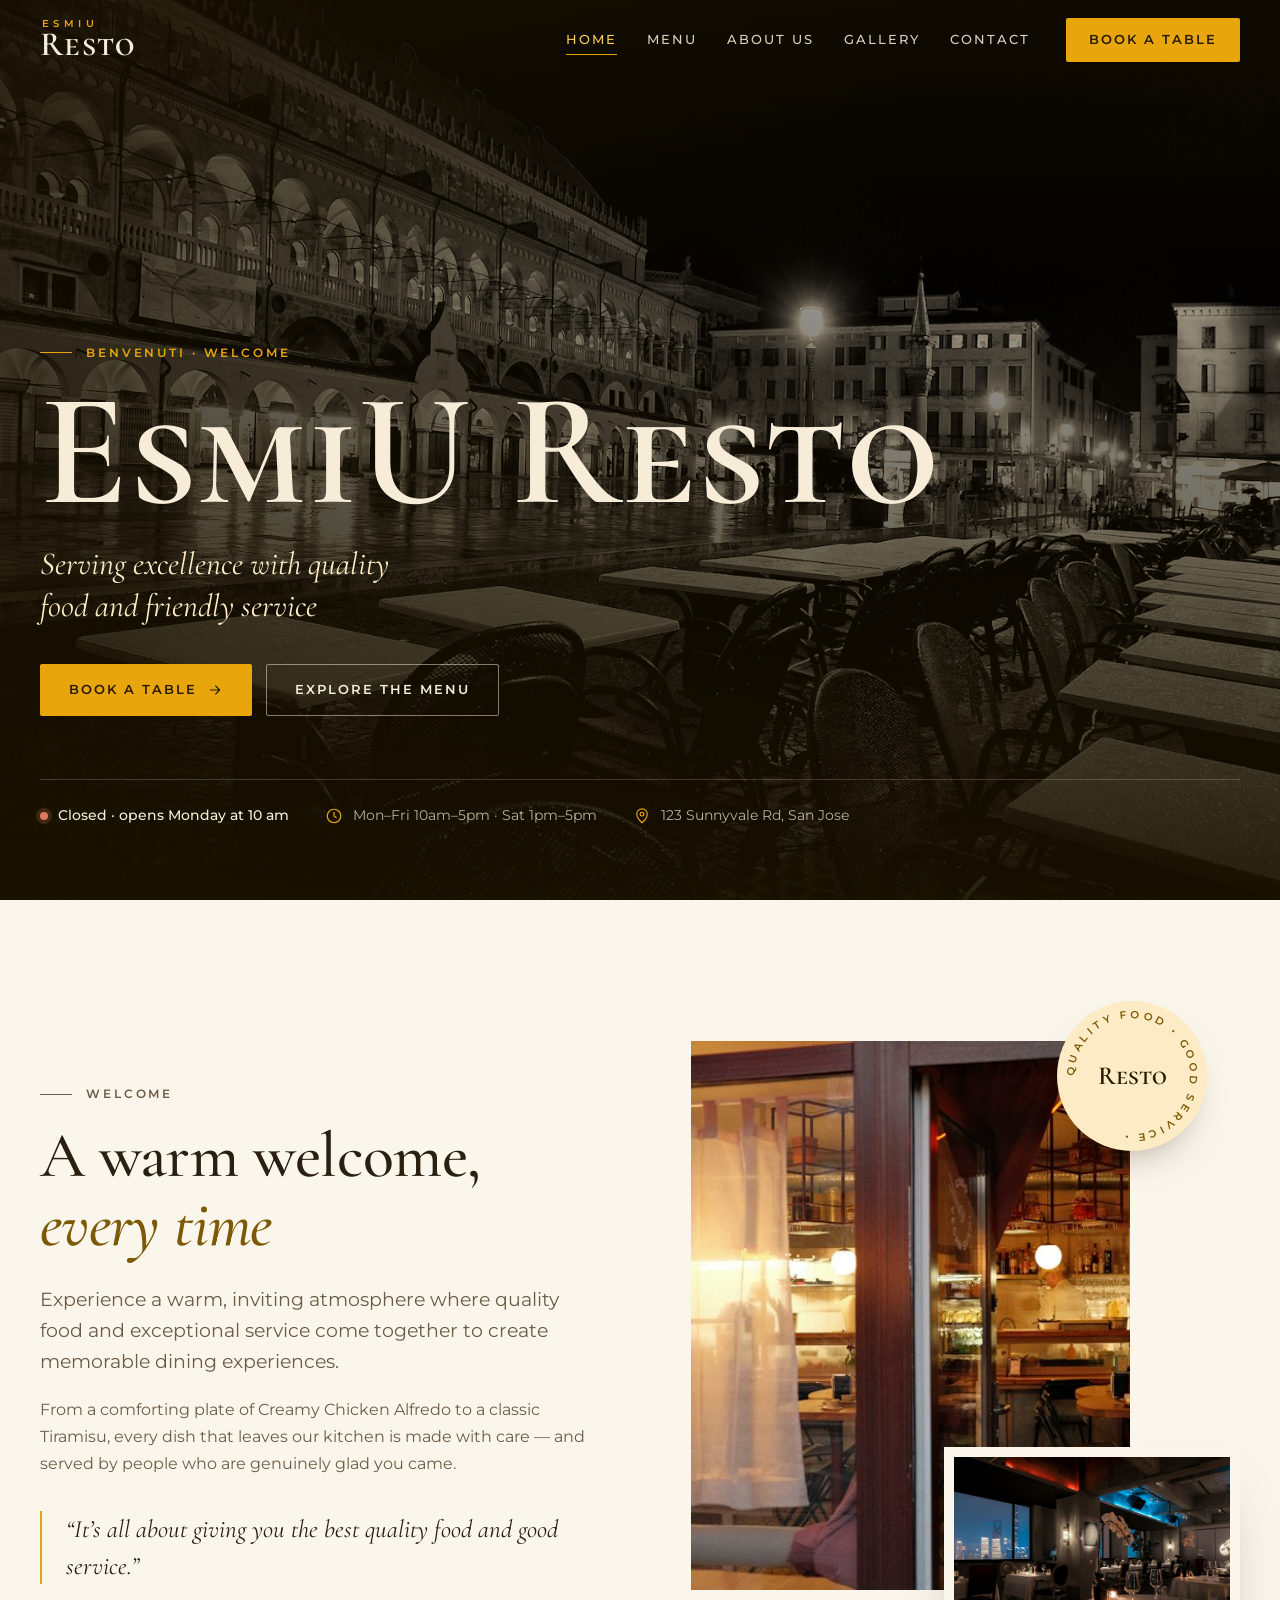
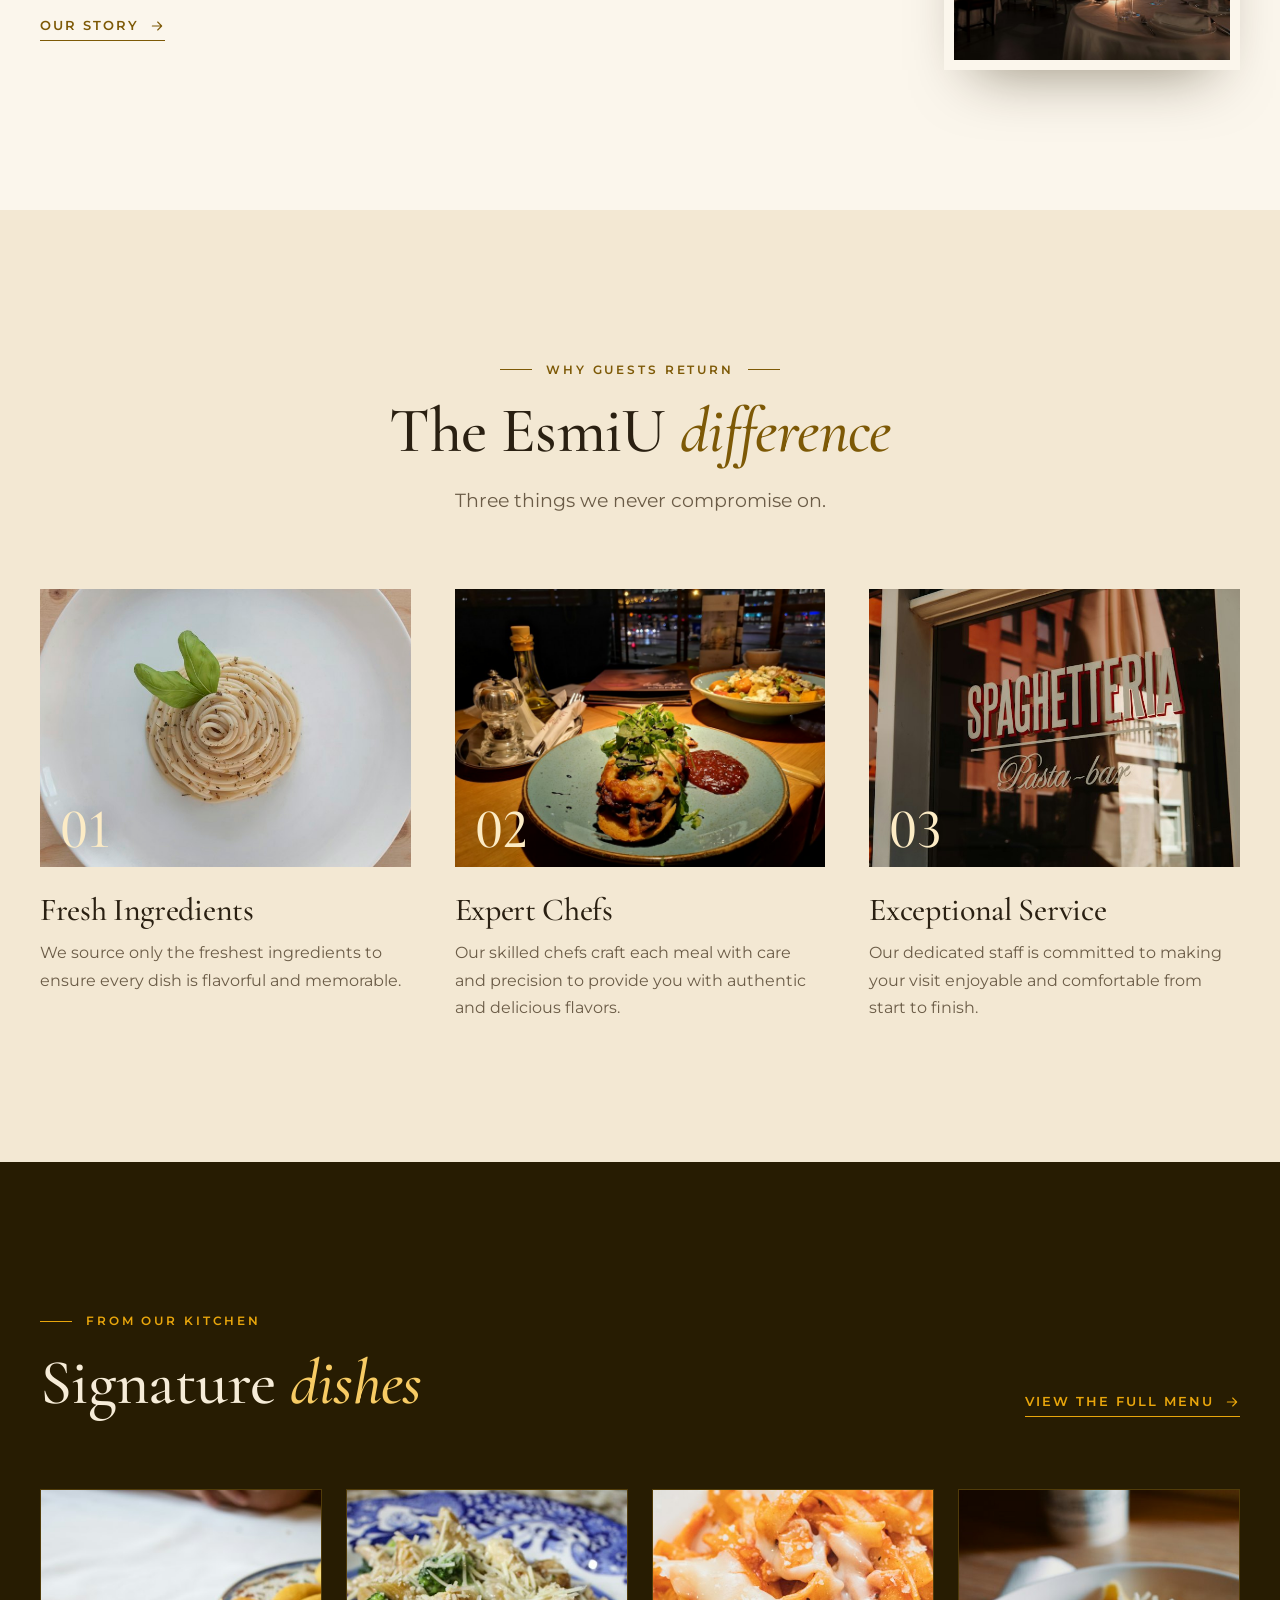
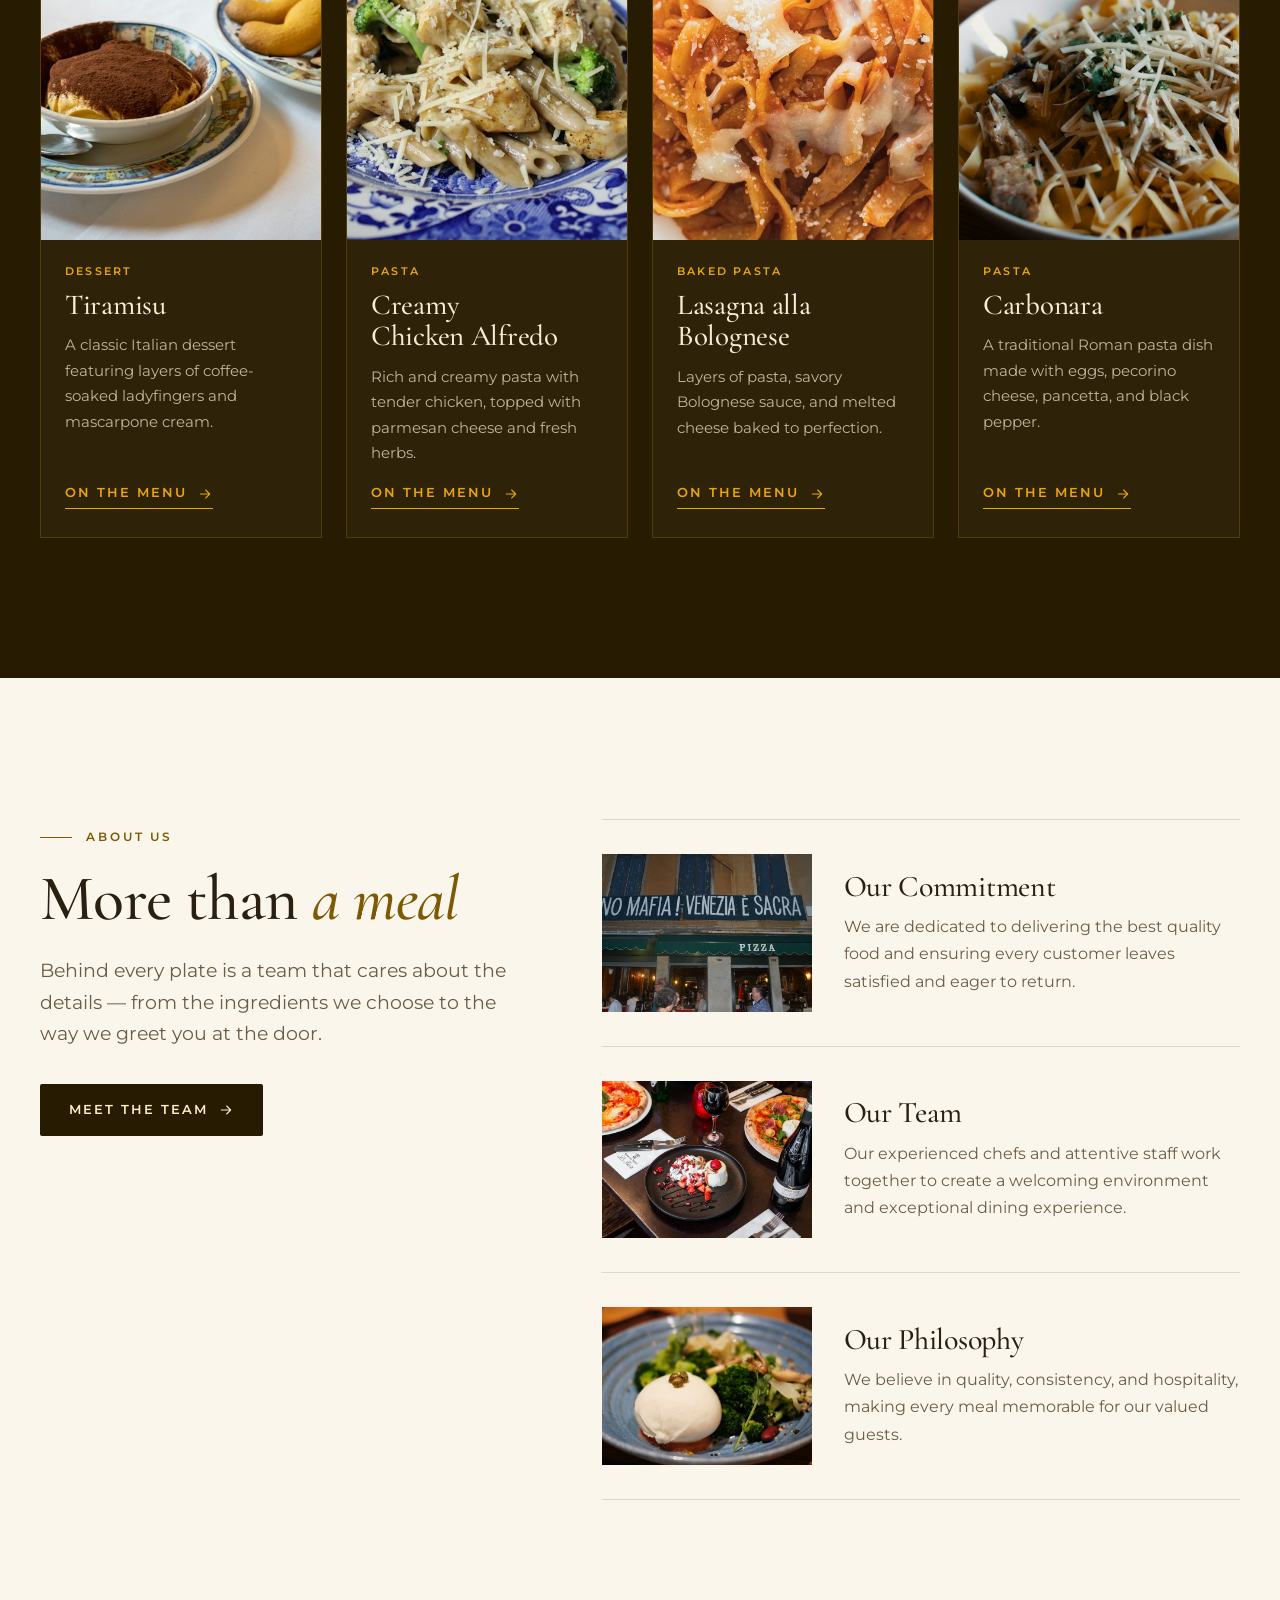
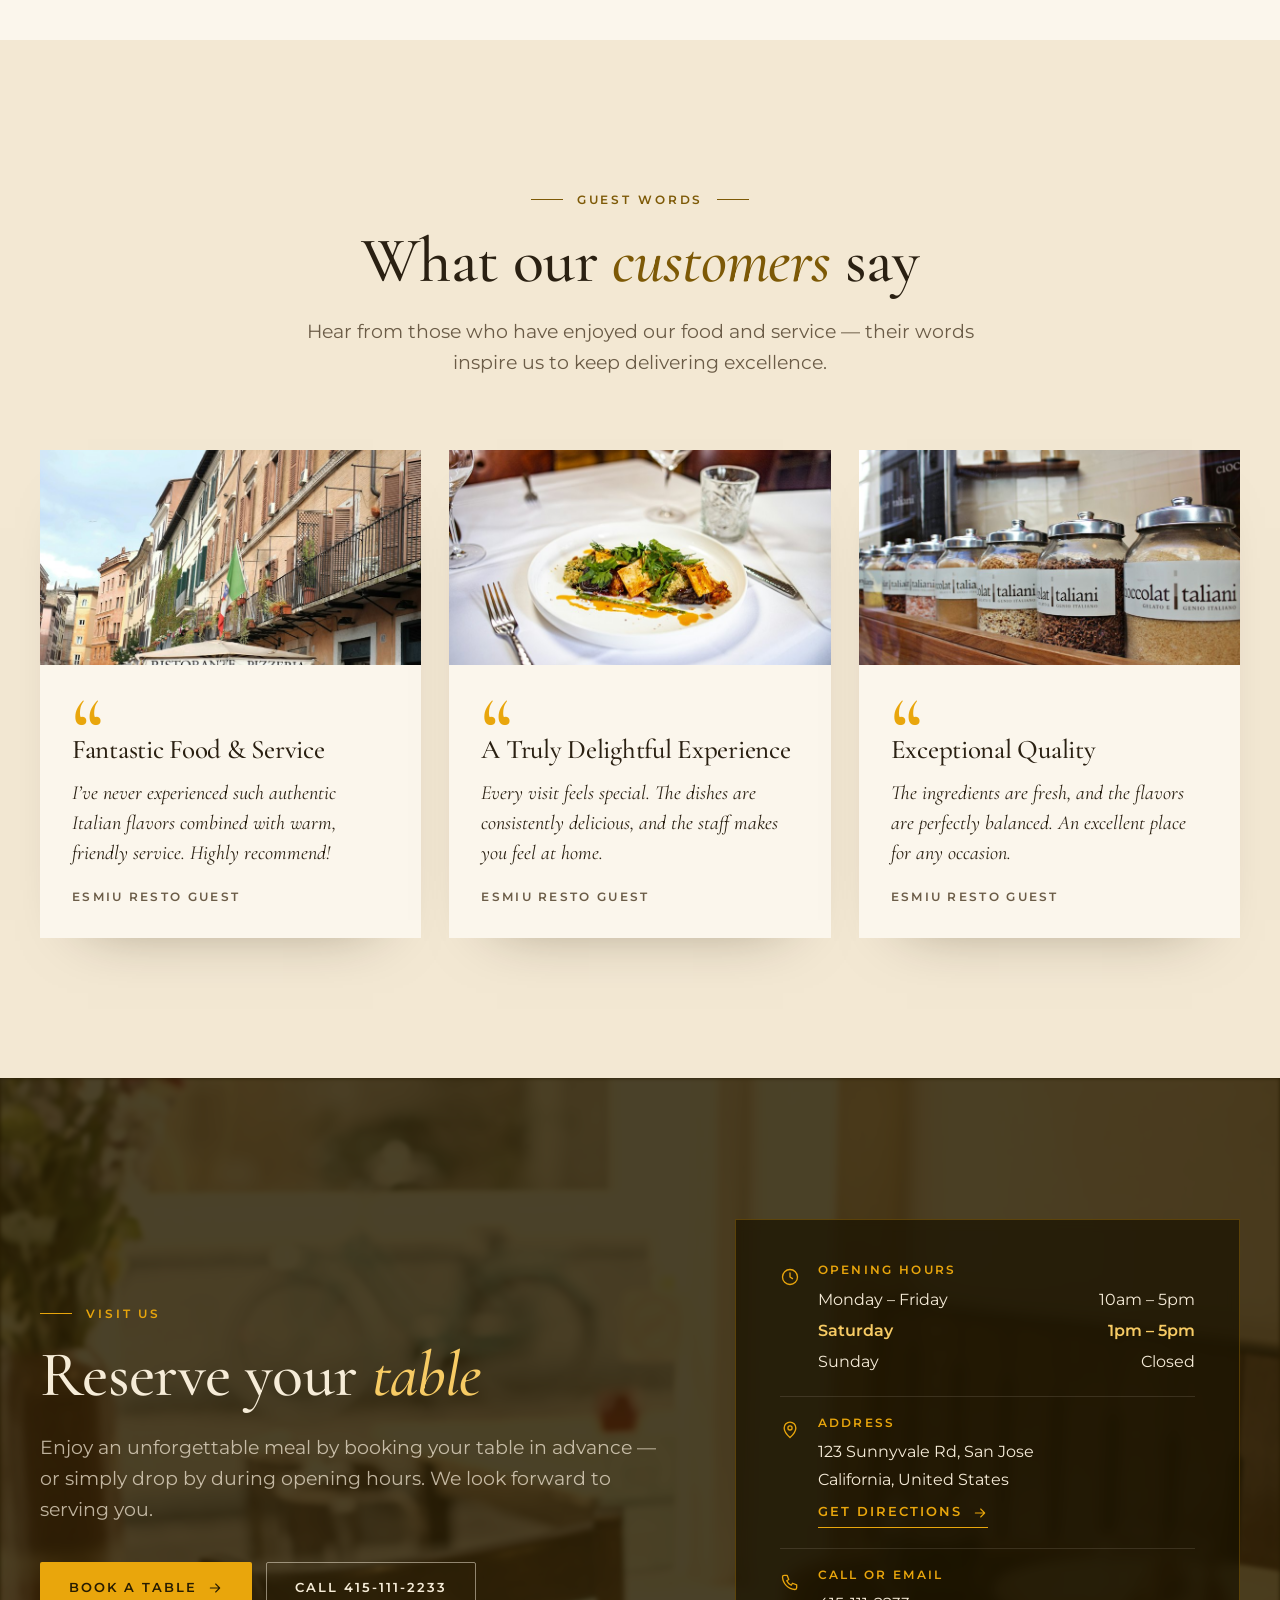
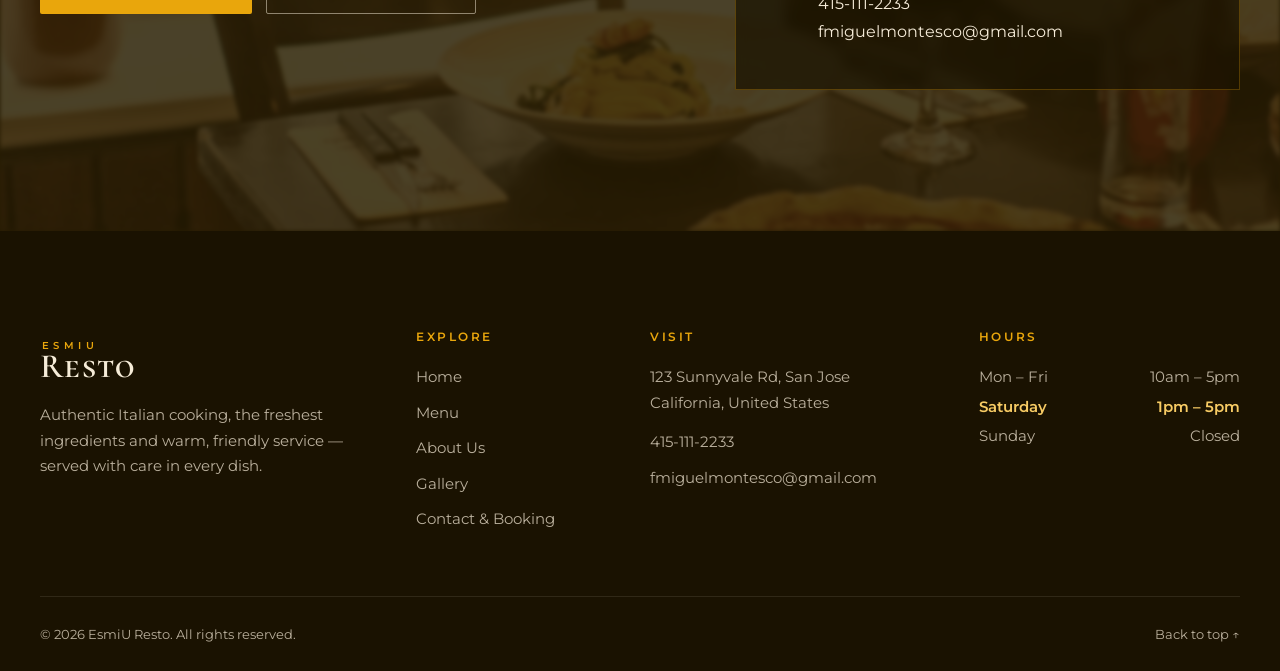
==== index.html @ 7eee8d4f "Add menu page with detailed dish descriptions and images" ====
<!doctype html>
<html lang="en">
<head>
  <meta charset="utf-8">
  <meta name="viewport" content="width=device-width, initial-scale=1">
  <title>EsmiU Resto — Authentic Italian Food & Friendly Service</title>
  <meta name="description" content="EsmiU Resto serves authentic Italian favourites — Tiramisu, Creamy Chicken Alfredo, Lasagna alla Bolognese, Carbonara and more — with fresh ingredients and warm, friendly service. Book your table today.">
  <meta name="theme-color" content="#271c02">
  <meta property="og:type" content="website">
  <meta property="og:site_name" content="EsmiU Resto">
  <meta property="og:title" content="EsmiU Resto — Authentic Italian Food & Friendly Service">
  <meta property="og:description" content="Serving excellence with quality food and friendly service. Book your table today.">
  <meta property="og:image" content="assets/images/hero-dining-1600.jpg">
  <link rel="icon" href="assets/favicon.svg" type="image/svg+xml">
  <link rel="preconnect" href="https://fonts.googleapis.com">
  <link rel="preconnect" href="https://fonts.gstatic.com" crossorigin>
  <link rel="stylesheet" href="https://fonts.googleapis.com/css2?family=Cormorant+Garamond:ital,wght@0,400;0,500;0,600;1,400;1,500&family=Cormorant+SC:wght@500;600;700&family=Montserrat:wght@400;500;600&display=swap">
  <link rel="preload" as="image" href="assets/images/hero-dining-1600.jpg" imagesrcset="assets/images/hero-dining-800.jpg 800w, assets/images/hero-dining-1600.jpg 1600w, assets/images/hero-dining-2400.jpg 2400w" imagesizes="100vw">
  <link rel="stylesheet" href="assets/css/styles.css">
  <script>document.documentElement.classList.add('js')</script>
  <script type="application/ld+json">
  {
    "@context": "https://schema.org",
    "@type": "Restaurant",
    "name": "EsmiU Resto",
    "description": "Serving excellence with quality food and friendly service.",
    "servesCuisine": "Italian",
    "image": "assets/images/hero-dining-1600.jpg",
    "telephone": "+1-415-111-2233",
    "email": "fmiguelmontesco@gmail.com",
    "acceptsReservations": true,
    "menu": "menu.html",
    "address": {
      "@type": "PostalAddress",
      "streetAddress": "123 Sunnyvale Rd",
      "addressLocality": "San Jose",
      "addressRegion": "CA",
      "addressCountry": "US"
    },
    "openingHoursSpecification": [
      { "@type": "OpeningHoursSpecification", "dayOfWeek": ["Monday", "Tuesday", "Wednesday", "Thursday", "Friday"], "opens": "10:00", "closes": "17:00" },
      { "@type": "OpeningHoursSpecification", "dayOfWeek": "Saturday", "opens": "13:00", "closes": "17:00" }
    ]
  }
  </script>
</head>
<body id="top">
  <svg width="0" height="0" style="position:absolute" aria-hidden="true">
    <symbol id="i-arrow" viewBox="0 0 24 24"><path d="M5 12h14M13 6l6 6-6 6"/></symbol>
    <symbol id="i-clock" viewBox="0 0 24 24"><circle cx="12" cy="12" r="9"/><path d="M12 7v5l3 2"/></symbol>
    <symbol id="i-pin" viewBox="0 0 24 24"><path d="M12 21s-7-6.2-7-11.5a7 7 0 0 1 14 0C19 14.8 12 21 12 21z"/><circle cx="12" cy="9.5" r="2.5"/></symbol>
    <symbol id="i-phone" viewBox="0 0 24 24"><path d="M5 4h3.5l2 5-2.4 1.5a11 11 0 0 0 5.4 5.4L15 13.5l5 2V19a2 2 0 0 1-2 2A16 16 0 0 1 3 6a2 2 0 0 1 2-2z"/></symbol>
    <symbol id="i-mail" viewBox="0 0 24 24"><rect x="3" y="5" width="18" height="14" rx="2"/><path d="m3 7 9 6 9-6"/></symbol>
  </svg>

  <a class="skip-link" href="#main">Skip to content</a>

  <header class="site-header" data-header>
    <div class="container site-header__inner">
      <a class="brand" href="index.html" aria-label="EsmiU Resto home">
        <span class="brand__kicker">EsmiU</span>
        <span class="brand__name">Resto</span>
      </a>
      <nav class="nav" id="site-nav" aria-label="Main">
        <ul class="nav__list">
          <li><a class="nav__link" href="index.html" aria-current="page">Home</a></li>
          <li><a class="nav__link" href="menu.html">Menu</a></li>
          <li><a class="nav__link" href="about.html">About Us</a></li>
          <li><a class="nav__link" href="gallery.html">Gallery</a></li>
          <li><a class="nav__link" href="contact.html">Contact</a></li>
        </ul>
        <a class="btn btn--gold nav__cta" href="contact.html#booking">Book a Table</a>
        <p class="nav__extra">Mon–Fri 10am–5pm · Sat 1pm–5pm<br><a href="tel:415-111-2233">415-111-2233</a></p>
      </nav>
      <button class="nav-toggle" type="button" aria-controls="site-nav" aria-expanded="false" aria-label="Open menu" data-nav-toggle>
        <span></span><span></span>
      </button>
    </div>
  </header>

  <main id="main">
    <!-- Hero -->
    <section class="hero on-dark" aria-labelledby="hero-title">
      <div class="hero__media">
        <img src="assets/images/hero-dining-1600.jpg"
             srcset="assets/images/hero-dining-800.jpg 800w, assets/images/hero-dining-1600.jpg 1600w, assets/images/hero-dining-2400.jpg 2400w"
             sizes="100vw" width="2400" height="1594" fetchpriority="high"
             alt="Café tables on a rain-washed Italian piazza at night">
      </div>
      <div class="container hero__content">
        <p class="eyebrow reveal">Benvenuti · Welcome</p>
        <h1 class="hero__title reveal" id="hero-title" style="--d:.08s">EsmiU Resto</h1>
        <p class="hero__tagline reveal" style="--d:.16s">Serving excellence with quality food and friendly service</p>
        <div class="hero__actions reveal" style="--d:.24s">
          <a class="btn btn--gold" href="contact.html#booking">Book a Table <svg class="icon" aria-hidden="true"><use href="#i-arrow"/></svg></a>
          <a class="btn btn--outline" href="menu.html">Explore the Menu</a>
        </div>
        <div class="hero__meta reveal" style="--d:.32s">
          <span data-open-status></span>
          <span><svg class="icon" aria-hidden="true"><use href="#i-clock"/></svg>Mon–Fri 10am–5pm · Sat 1pm–5pm</span>
          <span><svg class="icon" aria-hidden="true"><use href="#i-pin"/></svg>123 Sunnyvale Rd, San Jose</span>
        </div>
      </div>
    </section>

    <!-- Welcome -->
    <section class="section" aria-labelledby="welcome-title">
      <div class="container welcome">
        <div class="welcome__text reveal">
          <p class="eyebrow">Welcome</p>
          <h2 class="title" id="welcome-title" style="margin-top:18px">A warm welcome, <em>every&nbsp;time</em></h2>
          <p class="lead">Experience a warm, inviting atmosphere where quality food and exceptional service come together to create memorable dining experiences.</p>
          <p>From a comforting plate of Creamy Chicken Alfredo to a classic Tiramisu, every dish that leaves our kitchen is made with care — and served by people who are genuinely glad you came.</p>
          <blockquote class="promise">“It’s all about giving you the best quality food and good service.”</blockquote>
          <a class="link-arrow" href="about.html">Our story <svg class="icon" aria-hidden="true"><use href="#i-arrow"/></svg></a>
        </div>
        <div class="collage reveal" style="--d:.12s">
          <img class="collage__main" src="assets/images/gal-welcome-3-800.jpg"
               srcset="assets/images/gal-welcome-3-800.jpg 800w, assets/images/gal-welcome-3-1600.jpg 1600w"
               sizes="(max-width: 960px) 80vw, 40vw" width="800" height="533" loading="lazy" decoding="async"
               alt="A warmly lit restaurant doorway with glowing pendant lights">
          <img class="collage__inset" src="assets/images/gal-welcome-1-800.jpg"
               srcset="assets/images/gal-welcome-1-800.jpg 800w, assets/images/gal-welcome-1-1600.jpg 1600w"
               sizes="(max-width: 960px) 54vw, 27vw" width="800" height="450" loading="lazy" decoding="async"
               alt="An elegant dining room with white tablecloths and a city view at night">
          <div class="badge" aria-hidden="true">
            <svg viewBox="0 0 150 150">
              <defs><path id="badge-circle" d="M75 75m-58 0a58 58 0 1 1 116 0a58 58 0 1 1-116 0"/></defs>
              <text><textPath href="#badge-circle">QUALITY FOOD • GOOD SERVICE • </textPath></text>
            </svg>
            <span class="badge__core">Resto</span>
          </div>
        </div>
      </div>
    </section>

    <!-- Pillars -->
    <section class="section section--tint" aria-labelledby="pillars-title">
      <div class="container">
        <header class="section-head section-head--center reveal">
          <p class="eyebrow">Why guests return</p>
          <h2 class="title" id="pillars-title">The EsmiU <em>difference</em></h2>
          <p class="lead">Three things we never compromise on.</p>
        </header>
        <div class="grid-3">
          <article class="pillar reveal">
            <div class="pillar__media">
              <img src="assets/images/fresh-ingredients-800.jpg"
                   srcset="assets/images/fresh-ingredients-800.jpg 800w, assets/images/fresh-ingredients-1600.jpg 1600w"
                   sizes="(max-width: 960px) 92vw, 30vw" width="800" height="534" loading="lazy" decoding="async"
                   alt="A neat nest of spaghetti topped with fresh basil">
              <span class="pillar__num" aria-hidden="true">01</span>
            </div>
            <h3>Fresh Ingredients</h3>
            <p>We source only the freshest ingredients to ensure every dish is flavorful and memorable.</p>
          </article>
          <article class="pillar reveal" style="--d:.1s">
            <div class="pillar__media">
              <img src="assets/images/expert-chefs-800.jpg"
                   srcset="assets/images/expert-chefs-800.jpg 800w, assets/images/expert-chefs-1600.jpg 1600w"
                   sizes="(max-width: 960px) 92vw, 30vw" width="800" height="600" loading="lazy" decoding="async"
                   alt="A carefully plated dish with fresh herbs on a candlelit table">
              <span class="pillar__num" aria-hidden="true">02</span>
            </div>
            <h3>Expert Chefs</h3>
            <p>Our skilled chefs craft each meal with care and precision to provide you with authentic and delicious flavors.</p>
          </article>
          <article class="pillar reveal" style="--d:.2s">
            <div class="pillar__media">
              <img src="assets/images/exceptional-service-800.jpg"
                   srcset="assets/images/exceptional-service-800.jpg 800w, assets/images/exceptional-service-1600.jpg 1600w"
                   sizes="(max-width: 960px) 92vw, 30vw" width="800" height="533" loading="lazy" decoding="async"
                   alt="Gold lettering on a pasta bar window">
              <span class="pillar__num" aria-hidden="true">03</span>
            </div>
            <h3>Exceptional Service</h3>
            <p>Our dedicated staff is committed to making your visit enjoyable and comfortable from start to finish.</p>
          </article>
        </div>
      </div>
    </section>

    <!-- Signature dishes -->
    <section class="section section--dark on-dark" aria-labelledby="dishes-title">
      <div class="container">
        <header class="section-head section-head--split reveal">
          <div>
            <p class="eyebrow">From our kitchen</p>
            <h2 class="title" id="dishes-title">Signature <em>dishes</em></h2>
          </div>
          <a class="link-arrow" href="menu.html">View the full menu <svg class="icon" aria-hidden="true"><use href="#i-arrow"/></svg></a>
        </header>
        <div class="dishes">
          <article class="dish reveal">
            <div class="dish__media">
              <img src="assets/images/sig-tiramisu-800.jpg"
                   srcset="assets/images/sig-tiramisu-800.jpg 800w, assets/images/sig-tiramisu-1600.jpg 1600w"
                   sizes="(max-width: 640px) 92vw, (max-width: 1100px) 46vw, 23vw" width="800" height="533" loading="lazy" decoding="async"
                   alt="Tiramisu dusted with cocoa, served with biscuits">
            </div>
            <div class="dish__body">
              <span class="dish__tag">Dessert</span>
              <h3>Tiramisu</h3>
              <p>A classic Italian dessert featuring layers of coffee-soaked ladyfingers and mascarpone cream.</p>
              <a class="link-arrow" href="menu.html#tiramisu">On the menu <svg class="icon" aria-hidden="true"><use href="#i-arrow"/></svg></a>
            </div>
          </article>
          <article class="dish reveal" style="--d:.08s">
            <div class="dish__media">
              <img src="assets/images/sig-alfredo-800.jpg"
                   srcset="assets/images/sig-alfredo-800.jpg 800w, assets/images/sig-alfredo-1600.jpg 1600w"
                   sizes="(max-width: 640px) 92vw, (max-width: 1100px) 46vw, 23vw" width="800" height="533" loading="lazy" decoding="async"
                   alt="Creamy chicken pasta with broccoli and parmesan on a blue patterned plate">
            </div>
            <div class="dish__body">
              <span class="dish__tag">Pasta</span>
              <h3>Creamy Chicken Alfredo</h3>
              <p>Rich and creamy pasta with tender chicken, topped with parmesan cheese and fresh herbs.</p>
              <a class="link-arrow" href="menu.html#alfredo">On the menu <svg class="icon" aria-hidden="true"><use href="#i-arrow"/></svg></a>
            </div>
          </article>
          <article class="dish reveal" style="--d:.16s">
            <div class="dish__media">
              <img src="assets/images/sig-lasagna-800.jpg"
                   srcset="assets/images/sig-lasagna-800.jpg 800w, assets/images/sig-lasagna-1600.jpg 1600w"
                   sizes="(max-width: 640px) 92vw, (max-width: 1100px) 46vw, 23vw" width="800" height="640" loading="lazy" decoding="async"
                   alt="Pasta in a rich Bolognese sauce topped with shaved parmesan">
            </div>
            <div class="dish__body">
              <span class="dish__tag">Baked pasta</span>
              <h3>Lasagna alla Bolognese</h3>
              <p>Layers of pasta, savory Bolognese sauce, and melted cheese baked to perfection.</p>
              <a class="link-arrow" href="menu.html#lasagna">On the menu <svg class="icon" aria-hidden="true"><use href="#i-arrow"/></svg></a>
            </div>
          </article>
          <article class="dish reveal" style="--d:.24s">
            <div class="dish__media">
              <img src="assets/images/sig-carbonara-800.jpg"
                   srcset="assets/images/sig-carbonara-800.jpg 800w, assets/images/sig-carbonara-1600.jpg 1600w"
                   sizes="(max-width: 640px) 92vw, (max-width: 1100px) 46vw, 23vw" width="800" height="533" loading="lazy" decoding="async"
                   alt="Pasta with grated pecorino and black pepper in a white bowl">
            </div>
            <div class="dish__body">
              <span class="dish__tag">Pasta</span>
              <h3>Carbonara</h3>
              <p>A traditional Roman pasta dish made with eggs, pecorino cheese, pancetta, and black pepper.</p>
              <a class="link-arrow" href="menu.html#carbonara">On the menu <svg class="icon" aria-hidden="true"><use href="#i-arrow"/></svg></a>
            </div>
          </article>
        </div>
      </div>
    </section>

    <!-- Story -->
    <section class="section" aria-labelledby="story-title">
      <div class="container story">
        <div class="story__intro reveal">
          <p class="eyebrow">About us</p>
          <h2 class="title" id="story-title" style="margin-top:18px">More than <em>a meal</em></h2>
          <p class="lead">Behind every plate is a team that cares about the details — from the ingredients we choose to the way we greet you at the door.</p>
          <a class="btn btn--dark" href="about.html">Meet the team <svg class="icon" aria-hidden="true"><use href="#i-arrow"/></svg></a>
        </div>
        <div>
          <article class="story-item reveal">
            <img src="assets/images/home-commitment-800.jpg" width="800" height="533" loading="lazy" decoding="async"
                 alt="Diners outside a pizzeria under a hand-painted sign">
            <div>
              <h3>Our Commitment</h3>
              <p>We are dedicated to delivering the best quality food and ensuring every customer leaves satisfied and eager to return.</p>
            </div>
          </article>
          <article class="story-item reveal">
            <img src="assets/images/home-team-800.jpg" width="800" height="533" loading="lazy" decoding="async"
                 alt="A table set with pizzas, dessert and red wine">
            <div>
              <h3>Our Team</h3>
              <p>Our experienced chefs and attentive staff work together to create a welcoming environment and exceptional dining experience.</p>
            </div>
          </article>
          <article class="story-item reveal">
            <img src="assets/images/home-philosophy-800.jpg" width="800" height="533" loading="lazy" decoding="async"
                 alt="Burrata with roasted broccoli in a blue ceramic bowl">
            <div>
              <h3>Our Philosophy</h3>
              <p>We believe in quality, consistency, and hospitality, making every meal memorable for our valued guests.</p>
            </div>
          </article>
        </div>
      </div>
    </section>

    <!-- Reviews -->
    <section class="section section--tint" aria-labelledby="reviews-title">
      <div class="container">
        <header class="section-head section-head--center reveal">
          <p class="eyebrow">Guest words</p>
          <h2 class="title" id="reviews-title">What our <em>customers</em> say</h2>
          <p class="lead">Hear from those who have enjoyed our food and service — their words inspire us to keep delivering excellence.</p>
        </header>
        <div class="reviews">
          <figure class="review reveal">
            <div class="review__media">
              <img src="assets/images/review-1-800.jpg" width="800" height="533" loading="lazy" decoding="async"
                   alt="A narrow Italian street lined with restaurants">
            </div>
            <div class="review__body">
              <span class="review__mark" aria-hidden="true">“</span>
              <h3>Fantastic Food &amp; Service</h3>
              <blockquote>I’ve never experienced such authentic Italian flavors combined with warm, friendly service. Highly recommend!</blockquote>
              <figcaption>EsmiU Resto guest</figcaption>
            </div>
          </figure>
          <figure class="review reveal" style="--d:.1s">
            <div class="review__media">
              <img src="assets/images/review-2-800.jpg" width="800" height="534" loading="lazy" decoding="async"
                   alt="An elegantly plated dish on a white tablecloth">
            </div>
            <div class="review__body">
              <span class="review__mark" aria-hidden="true">“</span>
              <h3>A Truly Delightful Experience</h3>
              <blockquote>Every visit feels special. The dishes are consistently delicious, and the staff makes you feel at home.</blockquote>
              <figcaption>EsmiU Resto guest</figcaption>
            </div>
          </figure>
          <figure class="review reveal" style="--d:.2s">
            <div class="review__media">
              <img src="assets/images/review-3-800.jpg" width="800" height="533" loading="lazy" decoding="async"
                   alt="Glass jars of Italian chocolate and pasta on a shelf">
            </div>
            <div class="review__body">
              <span class="review__mark" aria-hidden="true">“</span>
              <h3>Exceptional Quality</h3>
              <blockquote>The ingredients are fresh, and the flavors are perfectly balanced. An excellent place for any occasion.</blockquote>
              <figcaption>EsmiU Resto guest</figcaption>
            </div>
          </figure>
        </div>
      </div>
    </section>

    <!-- Visit -->
    <section class="section section--dark on-dark visit" aria-labelledby="visit-title">
      <div class="visit__bg" aria-hidden="true">
        <img src="assets/images/reservation-1600.jpg" width="1600" height="1066" loading="lazy" decoding="async" alt="">
      </div>
      <div class="container visit__grid">
        <div class="reveal">
          <p class="eyebrow">Visit us</p>
          <h2 class="title" id="visit-title" style="margin-top:18px">Reserve your <em>table</em></h2>
          <p class="lead">Enjoy an unforgettable meal by booking your table in advance — or simply drop by during opening hours. We look forward to serving you.</p>
          <div class="visit__actions">
            <a class="btn btn--gold" href="contact.html#booking">Book a Table <svg class="icon" aria-hidden="true"><use href="#i-arrow"/></svg></a>
            <a class="btn btn--outline" href="tel:415-111-2233">Call 415-111-2233</a>
          </div>
        </div>
        <div class="info-card reveal" style="--d:.12s">
          <div class="info-row">
            <svg class="icon" aria-hidden="true"><use href="#i-clock"/></svg>
            <div>
              <h3>Opening hours</h3>
              <ul class="hours" data-hours>
                <li data-days="1,2,3,4,5"><span>Monday – Friday</span><span>10am – 5pm</span></li>
                <li data-days="6"><span>Saturday</span><span>1pm – 5pm</span></li>
                <li data-days="0"><span>Sunday</span><span>Closed</span></li>
              </ul>
            </div>
          </div>
          <div class="info-row">
            <svg class="icon" aria-hidden="true"><use href="#i-pin"/></svg>
            <div>
              <h3>Address</h3>
              <address>123 Sunnyvale Rd, San Jose<br>California, United States</address>
              <a class="link-arrow" href="https://maps.google.com/maps?q=123+Sunnyvale+Rd,+San+Jose,+California" target="_blank" rel="noopener">Get directions <svg class="icon" aria-hidden="true"><use href="#i-arrow"/></svg></a>
            </div>
          </div>
          <div class="info-row">
            <svg class="icon" aria-hidden="true"><use href="#i-phone"/></svg>
            <div>
              <h3>Call or email</h3>
              <a href="tel:415-111-2233">415-111-2233</a><br>
              <a href="mailto:fmiguelmontesco@gmail.com">fmiguelmontesco@gmail.com</a>
            </div>
          </div>
        </div>
      </div>
    </section>
  </main>

  <footer class="site-footer on-dark">
    <div class="container footer-grid">
      <div>
        <a class="brand" href="index.html" aria-label="EsmiU Resto home">
          <span class="brand__kicker">EsmiU</span>
          <span class="brand__name">Resto</span>
        </a>
        <p class="footer-blurb">Authentic Italian cooking, the freshest ingredients and warm, friendly service — served with care in every dish.</p>
      </div>
      <div>
        <h2>Explore</h2>
        <ul class="footer-links">
          <li><a href="index.html">Home</a></li>
          <li><a href="menu.html">Menu</a></li>
          <li><a href="about.html">About Us</a></li>
          <li><a href="gallery.html">Gallery</a></li>
          <li><a href="contact.html">Contact &amp; Booking</a></li>
        </ul>
      </div>
      <div>
        <h2>Visit</h2>
        <address>123 Sunnyvale Rd, San Jose<br>California, United States</address>
        <ul class="footer-links">
          <li><a href="tel:415-111-2233">415-111-2233</a></li>
          <li><a href="mailto:fmiguelmontesco@gmail.com">fmiguelmontesco@gmail.com</a></li>
        </ul>
      </div>
      <div>
        <h2>Hours</h2>
        <ul class="hours" data-hours>
          <li data-days="1,2,3,4,5"><span>Mon – Fri</span><span>10am – 5pm</span></li>
          <li data-days="6"><span>Saturday</span><span>1pm – 5pm</span></li>
          <li data-days="0"><span>Sunday</span><span>Closed</span></li>
        </ul>
      </div>
    </div>
    <div class="container footer-bottom">
      <p>© <span data-year>2026</span> EsmiU Resto. All rights reserved.</p>
      <a href="#top">Back to top ↑</a>
    </div>
  </footer>

  <script src="assets/js/main.js" defer></script>
</body>
</html>
---- assets/css/styles.css ----
/* ==========================================================================
   EsmiU Resto — site styles
   Palette and wordmark carried over from the original site:
   espresso #271c02 · gold #e9a60c · deep gold #886107 · cream #fcebc5
   ========================================================================== */

:root {
  --ink: #271c02;
  --ink-deep: #1a1201;
  --gold: #e9a60c;
  --gold-soft: #f7cb64;
  --gold-deep: #7d5906;
  --cream: #fcebc5;
  --paper: #fbf6ec;
  --paper-2: #f3e8d3;
  --text: #2a2012;
  --muted: #6b5c47;
  --line: rgba(39, 28, 2, 0.14);
  --on-dark: #f6ecd8;
  --on-dark-muted: rgba(246, 236, 216, 0.72);
  --error: #b3412b;

  --font-display: "Cormorant Garamond", Georgia, "Times New Roman", serif;
  --font-mark: "Cormorant SC", "Cormorant Garamond", Georgia, serif;
  --font-body: "Montserrat", system-ui, -apple-system, "Segoe UI", sans-serif;

  --container: 1200px;
  --gutter: clamp(16px, 4vw, 40px);
  --header-h: 80px;
  --ease: cubic-bezier(0.2, 0.7, 0.2, 1);
  --ease-io: cubic-bezier(0.76, 0, 0.24, 1);
  --shadow: 0 40px 80px -56px rgba(39, 28, 2, 0.45);
}

/* ---------- Base ---------- */

*,
*::before,
*::after { box-sizing: border-box; }

html {
  scroll-behavior: smooth;
  scroll-padding-top: calc(var(--header-h) + 16px);
  -webkit-text-size-adjust: 100%;
}

body {
  margin: 0;
  background: var(--paper);
  color: var(--text);
  font: 400 16px/1.7 var(--font-body);
  -webkit-font-smoothing: antialiased;
  text-rendering: optimizeLegibility;
  overflow-x: clip;
}

body.nav-open,
body:has(dialog[open]) { overflow: hidden; }

img { display: block; max-width: 100%; height: auto; }
a { color: inherit; text-decoration: none; }
address { font-style: normal; }
p { margin: 0; }
p + p { margin-top: 1em; }

h1, h2, h3, h4 {
  margin: 0;
  font-family: var(--font-display);
  font-weight: 500;
  line-height: 1.08;
  letter-spacing: -0.01em;
  text-wrap: balance;
}

em { font-style: italic; }
button, input, select, textarea { font: inherit; color: inherit; }
:focus-visible { outline: 2px solid var(--gold); outline-offset: 3px; }

.container {
  width: min(100% - 2 * var(--gutter), var(--container));
  margin-inline: auto;
}

.skip-link {
  position: absolute;
  left: 16px;
  top: -64px;
  z-index: 300;
  padding: 10px 16px;
  background: var(--gold);
  color: var(--ink);
  font-weight: 600;
  transition: top 0.2s;
}
.skip-link:focus { top: 16px; }

.visually-hidden {
  position: absolute !important;
  width: 1px; height: 1px;
  overflow: hidden;
  clip: rect(0 0 0 0);
  white-space: nowrap;
}

.icon {
  width: 20px;
  height: 20px;
  flex: none;
  fill: none;
  stroke: currentColor;
  stroke-width: 1.6;
  stroke-linecap: round;
  stroke-linejoin: round;
}

/* ---------- Type helpers ---------- */

.eyebrow {
  display: inline-flex;
  align-items: center;
  gap: 14px;
  font: 600 12px/1.2 var(--font-body);
  letter-spacing: 0.24em;
  text-transform: uppercase;
  color: var(--gold-deep);
}
.eyebrow::before {
  content: "";
  width: 32px;
  height: 1px;
  background: currentColor;
}

.lead {
  max-width: 60ch;
  font-size: clamp(16.5px, 1.5vw, 18.5px);
  color: var(--muted);
}

.title {
  font-size: clamp(38px, 5vw, 64px);
}

.title em,
.accent { color: var(--gold-deep); }

.link-arrow {
  display: inline-flex;
  align-items: center;
  gap: 10px;
  padding-bottom: 6px;
  border-bottom: 1px solid currentColor;
  font: 600 12.5px/1 var(--font-body);
  letter-spacing: 0.16em;
  text-transform: uppercase;
  color: var(--gold-deep);
  transition: gap 0.25s var(--ease), color 0.25s;
}
.link-arrow .icon { width: 16px; height: 16px; }
.link-arrow:hover { gap: 14px; }

/* Dark surfaces */
.on-dark .eyebrow { color: var(--gold); }
.on-dark .lead { color: var(--on-dark-muted); }
.on-dark .title em,
.on-dark .accent { color: var(--gold-soft); }
.on-dark .link-arrow { color: var(--gold); }
.on-dark .link-arrow:hover { color: var(--gold-soft); }

/* ---------- Buttons ---------- */

.btn {
  position: relative;
  isolation: isolate;
  overflow: hidden;
  display: inline-flex;
  align-items: center;
  justify-content: center;
  gap: 10px;
  min-height: 52px;
  padding: 0 28px;
  border: 1px solid transparent;
  border-radius: 2px;
  font: 600 12.5px/1 var(--font-body);
  letter-spacing: 0.16em;
  text-transform: uppercase;
  white-space: nowrap;
  cursor: pointer;
  transition: background 0.25s, color 0.25s, border-color 0.25s, box-shadow 0.3s, transform 0.25s var(--ease);
}
.btn .icon { width: 16px; height: 16px; transition: transform 0.25s var(--ease); }
.btn:hover .icon { transform: translateX(3px); }
.btn:active { transform: translateY(1px); }

/* A soft light sweeps across solid buttons on hover. */
.btn--gold::after,
.btn--dark::after {
  content: "";
  position: absolute;
  inset: 0;
  z-index: -1;
  background: linear-gradient(110deg, transparent 35%, rgba(255, 255, 255, 0.42) 50%, transparent 65%);
  transform: translateX(-101%);
  transition: transform 0.8s var(--ease);
}
.btn--gold:hover::after,
.btn--dark:hover::after { transform: translateX(101%); }

.btn--gold { background: var(--gold); color: var(--ink); }
.btn--gold:hover { background: var(--gold-soft); box-shadow: 0 16px 30px -16px rgba(233, 166, 12, 0.75); }

.btn--outline { border-color: rgba(246, 236, 216, 0.5); color: var(--on-dark); }
.btn--outline:hover { background: var(--on-dark); border-color: var(--on-dark); color: var(--ink); }

.btn--dark { background: var(--ink); color: var(--cream); }
.btn--dark:hover { background: var(--gold-deep); }

/* ---------- Header & navigation ---------- */

.site-header {
  position: fixed;
  inset: 0 0 auto;
  z-index: 100;
  height: var(--header-h);
  color: var(--on-dark);
}

/* Background lives on a pseudo-element so backdrop-filter doesn't trap the fixed mobile nav. */
.site-header::before {
  content: "";
  position: absolute;
  inset: 0;
  background: rgba(26, 18, 1, 0.92);
  backdrop-filter: blur(12px);
  -webkit-backdrop-filter: blur(12px);
  box-shadow: 0 1px 0 rgba(233, 166, 12, 0.2);
  opacity: 0;
  transition: opacity 0.35s;
}
.site-header.is-solid::before { opacity: 1; }

.site-header__inner {
  position: relative;
  display: flex;
  align-items: center;
  justify-content: space-between;
  gap: 24px;
  height: 100%;
}

.brand {
  position: relative;
  z-index: 2;
  display: inline-flex;
  flex-direction: column;
  line-height: 1;
}
.brand__kicker {
  padding-left: 2px;
  margin-bottom: 1px;
  font: 600 10px/1 var(--font-body);
  letter-spacing: 0.44em;
  text-transform: uppercase;
  color: var(--gold);
}
.brand__name {
  font: 600 34px/0.9 var(--font-mark);
  letter-spacing: 0.04em;
}

.nav { display: flex; align-items: center; gap: 36px; }

.nav__list {
  display: flex;
  gap: 30px;
  margin: 0;
  padding: 0;
  list-style: none;
}

.nav__link {
  position: relative;
  display: inline-block;
  padding: 8px 0;
  font: 500 12.5px/1 var(--font-body);
  letter-spacing: 0.16em;
  text-transform: uppercase;
  opacity: 0.88;
  transition: opacity 0.2s, color 0.2s;
}
.nav__link::after {
  content: "";
  position: absolute;
  inset: auto 0 0;
  height: 1px;
  background: var(--gold);
  transform: scaleX(0);
  transform-origin: left;
  transition: transform 0.3s var(--ease);
}
.nav__link:hover,
.nav__link[aria-current="page"] { opacity: 1; color: var(--gold-soft); }
.nav__link:hover::after,
.nav__link[aria-current="page"]::after { transform: scaleX(1); }

.nav__cta { min-height: 44px; padding: 0 22px; }
.nav__extra { display: none; }

.nav-toggle {
  position: relative;
  z-index: 2;
  display: none;
  flex-direction: column;
  align-items: center;
  justify-content: center;
  gap: 6px;
  width: 46px;
  height: 46px;
  border: 1px solid rgba(246, 236, 216, 0.35);
  border-radius: 50%;
  background: transparent;
  color: var(--on-dark);
  cursor: pointer;
}
.nav-toggle span {
  display: block;
  width: 18px;
  height: 1.5px;
  background: currentColor;
  transition: transform 0.3s var(--ease);
}
.nav-toggle[aria-expanded="true"] span:first-child { transform: translateY(3.75px) rotate(45deg); }
.nav-toggle[aria-expanded="true"] span:last-child { transform: translateY(-3.75px) rotate(-45deg); }

@media (max-width: 1020px) {
  .nav-toggle { display: inline-flex; }

  .nav {
    position: fixed;
    inset: 0;
    z-index: 1;
    flex-direction: column;
    justify-content: center;
    gap: 40px;
    padding: calc(var(--header-h) + 20px) var(--gutter) 40px;
    background: var(--ink-deep);
    opacity: 0;
    visibility: hidden;
    transition: opacity 0.35s, visibility 0.35s;
  }
  .nav.is-open { opacity: 1; visibility: visible; }

  .nav__list { flex-direction: column; align-items: center; gap: 14px; }
  .nav__link {
    font: 500 clamp(32px, 8vw, 44px)/1.15 var(--font-display);
    letter-spacing: 0;
    text-transform: none;
  }
  .nav__cta { min-height: 52px; padding: 0 32px; }

  .nav__extra {
    display: block;
    text-align: center;
    font-size: 14px;
    color: var(--on-dark-muted);
  }

  /* Menu items rise in one after another when the overlay opens. */
  .nav__list li,
  .nav__cta,
  .nav__extra {
    opacity: 0;
    transform: translateY(18px);
    transition: opacity 0.5s var(--ease), transform 0.5s var(--ease);
  }
  .nav.is-open .nav__list li,
  .nav.is-open .nav__cta,
  .nav.is-open .nav__extra { opacity: 1; transform: none; }
  .nav.is-open .nav__list li:nth-child(1) { transition-delay: 0.06s; }
  .nav.is-open .nav__list li:nth-child(2) { transition-delay: 0.11s; }
  .nav.is-open .nav__list li:nth-child(3) { transition-delay: 0.16s; }
  .nav.is-open .nav__list li:nth-child(4) { transition-delay: 0.21s; }
  .nav.is-open .nav__list li:nth-child(5) { transition-delay: 0.26s; }
  .nav.is-open .nav__cta { transition-delay: 0.32s; }
  .nav.is-open .nav__extra { transition-delay: 0.38s; }
}

/* ---------- Heroes ---------- */

.hero,
.page-hero {
  position: relative;
  isolation: isolate;
  display: flex;
  align-items: flex-end;
  overflow: hidden;
  background: var(--ink);
  color: var(--on-dark);
}

.hero { min-height: 100vh; min-height: 100svh; }
.page-hero { min-height: clamp(440px, 64vh, 660px); }

.hero__media,
.page-hero__media {
  position: absolute;
  inset: 0;
  z-index: -2;
}
.hero__media img,
.page-hero__media img {
  width: 100%;
  height: 100%;
  object-fit: cover;
  filter: sepia(0.4) saturate(1.1) brightness(0.66) contrast(1.05);
  transform: scale(1.06);
  animation: settle 14s var(--ease) forwards;
}
.page-hero__media img { filter: sepia(0.2) brightness(0.6); }

@keyframes settle { to { transform: scale(1); } }

.hero::after,
.page-hero::after {
  content: "";
  position: absolute;
  inset: 0;
  z-index: -1;
  background:
    linear-gradient(180deg, rgba(26, 18, 1, 0.6) 0%, rgba(26, 18, 1, 0.1) 32%, rgba(26, 18, 1, 0.88) 100%),
    linear-gradient(90deg, rgba(26, 18, 1, 0.55) 0%, rgba(26, 18, 1, 0) 70%);
}

.hero__content {
  padding-block: calc(var(--header-h) + 64px) clamp(48px, 8vh, 96px);
}

.hero__title {
  margin-top: 22px;
  font: 600 clamp(64px, 12.5vw, 172px)/0.86 var(--font-mark);
  letter-spacing: 0.01em;
}

.hero__tagline {
  max-width: 26ch;
  margin-top: 22px;
  font: italic 400 clamp(22px, 2.6vw, 32px)/1.3 var(--font-display);
  color: var(--cream);
}

.hero__actions {
  display: flex;
  flex-wrap: wrap;
  gap: 14px;
  margin-top: 38px;
}

.hero__meta {
  display: flex;
  flex-wrap: wrap;
  gap: 14px 36px;
  margin-top: clamp(40px, 7vh, 72px);
  padding-top: 24px;
  border-top: 1px solid rgba(246, 236, 216, 0.2);
  font-size: 14px;
  color: var(--on-dark-muted);
}
.hero__meta > * { display: inline-flex; align-items: center; gap: 10px; }
.hero__meta .icon { width: 18px; height: 18px; color: var(--gold); }

.page-hero__content {
  padding-block: calc(var(--header-h) + 56px) clamp(48px, 7vw, 88px);
}
.page-hero h1 {
  margin-top: 18px;
  font-size: clamp(46px, 7vw, 96px);
}
.page-hero .lead { margin-top: 18px; color: var(--on-dark-muted); }
.page-hero .hero__meta { margin-top: 32px; }

/* Leaves room for cards that overlap the bottom of the hero. */
.page-hero--lift .page-hero__content { padding-bottom: clamp(120px, 13vw, 180px); }

/* Vertical "scroll" cue in the home hero */
.scroll-cue {
  position: absolute;
  right: max(var(--gutter), calc((100% - var(--container)) / 2));
  bottom: clamp(48px, 8vh, 96px);
  display: flex;
  flex-direction: column;
  align-items: center;
  gap: 14px;
  font: 600 10.5px/1 var(--font-body);
  letter-spacing: 0.32em;
  text-transform: uppercase;
  color: var(--on-dark-muted);
  transition: color 0.25s;
}
.scroll-cue span { writing-mode: vertical-rl; }
.scroll-cue::after {
  content: "";
  width: 1px;
  height: 72px;
  background: linear-gradient(var(--gold), rgba(233, 166, 12, 0));
  animation: cue 2.4s var(--ease-io) infinite;
}
.scroll-cue:hover { color: var(--gold-soft); }

@keyframes cue {
  0% { transform: scaleY(0); transform-origin: top; }
  45% { transform: scaleY(1); transform-origin: top; }
  55% { transform: scaleY(1); transform-origin: bottom; }
  100% { transform: scaleY(0); transform-origin: bottom; }
}

/* Open / closed indicator */
.status { display: inline-flex; align-items: center; gap: 10px; font-weight: 500; }
.status::before {
  content: "";
  width: 8px;
  height: 8px;
  border-radius: 50%;
  background: #9a917f;
}
.status.is-open::before { background: #79c46b; box-shadow: 0 0 0 4px rgba(121, 196, 107, 0.22); }
.status.is-closed::before { background: #e07a5f; box-shadow: 0 0 0 4px rgba(224, 122, 95, 0.2); }
.on-dark .status { color: var(--on-dark); }
[data-open-status]:empty { display: none; }

/* ---------- Sections ---------- */

.section { padding-block: clamp(80px, 11vw, 150px); }
.section--tint { background: var(--paper-2); }
.section--dark { background: var(--ink); color: var(--on-dark); }

.section-head { max-width: 720px; margin-bottom: clamp(44px, 6vw, 72px); }
.section-head .title { margin-top: 18px; }
.section-head .lead { margin-top: 20px; }

.section-head--center { margin-inline: auto; text-align: center; }
.section-head--center .lead { margin-inline: auto; }
.section-head--center .eyebrow::after {
  content: "";
  width: 32px;
  height: 1px;
  background: currentColor;
}

.section-head--split {
  display: flex;
  flex-wrap: wrap;
  align-items: flex-end;
  justify-content: space-between;
  gap: 24px 48px;
  max-width: none;
}
.section-head--split > div { max-width: 640px; }

/* ---------- Marquee band ---------- */

.marquee {
  overflow: hidden;
  padding-block: 20px;
  background: var(--gold);
  color: var(--ink);
}
.marquee__track {
  display: flex;
  width: max-content;
  animation: marquee 42s linear infinite;
}
.marquee:hover .marquee__track { animation-play-state: paused; }
.marquee__group { display: flex; flex: none; align-items: center; }
.marquee__group span {
  padding-inline: 26px;
  font: italic 500 clamp(24px, 2.8vw, 34px)/1 var(--font-display);
  white-space: nowrap;
}
.marquee__group svg {
  width: 14px;
  height: 14px;
  flex: none;
  fill: var(--ink);
  opacity: 0.55;
}

@keyframes marquee { to { transform: translateX(-50%); } }

/* ---------- Welcome (home) ---------- */

.welcome {
  display: grid;
  grid-template-columns: 1fr 1fr;
  gap: clamp(56px, 8vw, 120px);
  align-items: center;
}
.welcome__text .lead { margin-top: 24px; }
.welcome__text p:not(.lead) { margin-top: 18px; color: var(--muted); }

.promise {
  margin: 34px 0 0;
  padding-left: 24px;
  border-left: 2px solid var(--gold);
  font: italic 400 clamp(21px, 2vw, 25px)/1.45 var(--font-display);
  color: var(--text);
}
.welcome__text .link-arrow { margin-top: 34px; }

.collage { position: relative; padding-bottom: 80px; }
.collage__main {
  width: 80%;
  aspect-ratio: 4 / 5;
  object-fit: cover;
}
.collage__inset {
  position: absolute;
  right: 0;
  bottom: 0;
  width: 54%;
  aspect-ratio: 4 / 3;
  object-fit: cover;
  border: 10px solid var(--paper);
  box-shadow: 0 30px 60px -30px rgba(39, 28, 2, 0.5);
}

.badge {
  position: absolute;
  top: -40px;
  right: 6%;
  display: grid;
  place-items: center;
  width: 150px;
  height: 150px;
  border-radius: 50%;
  background: var(--cream);
  color: var(--ink);
  box-shadow: 0 20px 40px -24px rgba(39, 28, 2, 0.5);
}
.badge svg {
  position: absolute;
  inset: 0;
  width: 100%;
  height: 100%;
  animation: spin 30s linear infinite;
}
.badge text {
  font: 600 10.5px var(--font-body);
  letter-spacing: 0.3em;
  fill: var(--gold-deep);
}
.badge__core { font: 600 26px/1 var(--font-mark); }

@keyframes spin { to { transform: rotate(360deg); } }

/* ---------- Pillars ---------- */

.grid-3 {
  display: grid;
  grid-template-columns: repeat(3, 1fr);
  gap: clamp(28px, 3.5vw, 44px);
}

.pillar__media {
  position: relative;
  aspect-ratio: 4 / 3;
  overflow: hidden;
}
.pillar__media img,
.member__media img,
.dish__media img,
.review__media img {
  width: 100%;
  height: 100%;
  object-fit: cover;
  transition: transform 1s var(--ease);
}
.pillar:hover img,
.member:hover img,
.dish:hover img { transform: scale(1.05); }

.pillar__num {
  position: absolute;
  left: 20px;
  bottom: 10px;
  font: 500 56px/1 var(--font-display);
  font-variant-numeric: lining-nums;
  color: var(--cream);
  text-shadow: 0 2px 24px rgba(26, 18, 1, 0.6);
}
.pillar h3 { margin-top: 26px; font-size: 32px; }
.pillar p { margin-top: 12px; color: var(--muted); }

/* ---------- Signature dishes ---------- */

.dishes {
  display: grid;
  grid-template-columns: repeat(4, 1fr);
  gap: 24px;
}

.dish {
  display: flex;
  flex-direction: column;
  border: 1px solid rgba(233, 166, 12, 0.18);
  background: rgba(246, 236, 216, 0.03);
  transition: border-color 0.3s, transform 0.4s var(--ease);
}
.dish:hover { border-color: rgba(233, 166, 12, 0.55); transform: translateY(-4px); }
.dish__media { aspect-ratio: 4 / 5; overflow: hidden; }
.dish__body {
  display: flex;
  flex: 1;
  flex-direction: column;
  gap: 12px;
  padding: 26px 24px 28px;
}
.dish__tag {
  font: 600 11px/1 var(--font-body);
  letter-spacing: 0.2em;
  text-transform: uppercase;
  color: var(--gold);
}
.dish h3 { font-size: 29px; }
.dish p { flex: 1; font-size: 15px; color: var(--on-dark-muted); }
.dish .link-arrow { align-self: flex-start; margin-top: 8px; }

/* ---------- Story list (home) ---------- */

.story {
  display: grid;
  grid-template-columns: 0.85fr 1.15fr;
  gap: clamp(48px, 7vw, 110px);
  align-items: start;
}
.story__intro { position: sticky; top: calc(var(--header-h) + 40px); }
.story__intro .lead { margin-top: 22px; }
.story__intro .btn { margin-top: 34px; }

.story-item {
  display: grid;
  grid-template-columns: 210px 1fr;
  gap: 32px;
  align-items: center;
  padding-block: 34px;
  border-top: 1px solid var(--line);
}
.story-item:last-child { border-bottom: 1px solid var(--line); }
.story-item img { width: 100%; aspect-ratio: 4 / 3; object-fit: cover; }
.story-item h3 { font-size: 30px; }
.story-item p { margin-top: 10px; color: var(--muted); }

/* ---------- Reviews ---------- */

.reviews {
  display: grid;
  grid-template-columns: repeat(3, 1fr);
  gap: 28px;
}
.review {
  display: flex;
  flex-direction: column;
  margin: 0;
  background: var(--paper);
  box-shadow: 0 30px 60px -48px rgba(39, 28, 2, 0.5);
}
.review__media { aspect-ratio: 16 / 9; overflow: hidden; }
.review__body {
  display: flex;
  flex: 1;
  flex-direction: column;
  padding: 30px 32px 34px;
}
.review__mark {
  height: 34px;
  font: 500 92px/0.75 var(--font-display);
  color: var(--gold);
}
.review h3 { margin-top: 6px; font-size: 27px; }
.review blockquote {
  flex: 1;
  margin: 14px 0 0;
  font: italic 400 20px/1.5 var(--font-display);
}
.review figcaption {
  margin-top: 24px;
  font: 600 11.5px/1 var(--font-body);
  letter-spacing: 0.2em;
  text-transform: uppercase;
  color: var(--muted);
}

/* ---------- Visit band ---------- */

.visit { position: relative; isolation: isolate; overflow: hidden; }
.visit__bg { position: absolute; inset: 0; z-index: -1; }
.visit__bg img {
  width: 100%;
  height: 100%;
  object-fit: cover;
  opacity: 0.16;
  filter: sepia(0.5) blur(2px);
}

.visit__grid {
  display: grid;
  grid-template-columns: 1.1fr 0.9fr;
  gap: clamp(40px, 6vw, 96px);
  align-items: center;
}
.visit__grid .lead { margin-top: 22px; }
.visit__actions { display: flex; flex-wrap: wrap; gap: 14px; margin-top: 36px; }

.info-card {
  padding: clamp(28px, 4vw, 44px);
  border: 1px solid rgba(233, 166, 12, 0.28);
  background: rgba(26, 18, 1, 0.72);
  backdrop-filter: blur(6px);
  -webkit-backdrop-filter: blur(6px);
}
.info-card--light {
  border-color: var(--line);
  background: var(--paper);
  backdrop-filter: none;
}

.info-row {
  display: grid;
  grid-template-columns: 22px 1fr;
  gap: 16px;
  padding-block: 20px;
  border-bottom: 1px solid rgba(246, 236, 216, 0.12);
}
.info-card--light .info-row { border-bottom-color: var(--line); }
.info-row:first-child { padding-top: 0; }
.info-row:last-child { padding-bottom: 0; border-bottom: 0; }
.info-row > .icon { margin-top: 3px; color: var(--gold); }
.info-card--light .info-row > .icon { color: var(--gold-deep); }
.info-row h3 {
  margin-bottom: 8px;
  font: 600 11.5px/1.2 var(--font-body);
  letter-spacing: 0.2em;
  text-transform: uppercase;
  color: var(--gold);
}
.info-card--light .info-row h3 { color: var(--gold-deep); }
.info-row a:hover { color: var(--gold-soft); }
.info-card--light .info-row a:hover { color: var(--gold-deep); }
.info-row .link-arrow { margin-top: 12px; }

.hours { display: grid; gap: 4px; margin: 0; padding: 0; list-style: none; }
.hours li { display: flex; justify-content: space-between; gap: 16px; }
.hours li.is-today { font-weight: 600; color: var(--gold-soft); }
.hours li.is-today::after { content: none; }
.info-card--light .hours li.is-today { color: var(--gold-deep); }

/* ---------- Feature rows (menu, about) ---------- */

.feature {
  display: grid;
  grid-template-columns: 1.1fr 0.9fr;
  gap: clamp(40px, 7vw, 110px);
  align-items: center;
}
.feature + .feature { margin-top: clamp(80px, 11vw, 140px); }
.feature--flip .feature__media { order: 2; }

.feature__media { position: relative; isolation: isolate; }
.feature__media img { width: 100%; aspect-ratio: 5 / 4; object-fit: cover; }
.feature__media::before {
  content: "";
  position: absolute;
  inset: 22px -22px -22px 22px;
  z-index: -1;
  border: 1px solid var(--gold);
}
.feature--flip .feature__media::before { inset: 22px 22px -22px -22px; }

.feature__text h2 { margin-top: 18px; font-size: clamp(36px, 4.4vw, 56px); }
.feature__text p { margin-top: 20px; font-size: 17px; color: var(--muted); }
.feature__text .btn,
.feature__text .link-arrow { margin-top: 32px; }

/* ---------- La Carta (full menu) ---------- */

.carta {
  position: relative;
  padding: clamp(36px, 6vw, 84px);
  border: 1px solid var(--line);
  background: var(--paper);
  box-shadow: 0 40px 80px -56px rgba(39, 28, 2, 0.45);
}
.carta::before {
  content: "";
  position: absolute;
  inset: 10px;
  border: 1px solid rgba(125, 89, 6, 0.3);
  pointer-events: none;
}

.carta__head { margin-bottom: clamp(40px, 6vw, 64px); text-align: center; }
.carta__head .brand { color: var(--ink); align-items: center; }
.carta__head .brand__kicker { color: var(--gold-deep); }
.carta__head .brand__name { font-size: 54px; }
.carta__head p {
  margin-top: 14px;
  font: italic 400 20px/1.4 var(--font-display);
  color: var(--muted);
}

.carta__cols {
  display: grid;
  grid-template-columns: 1fr 1fr;
  gap: 56px clamp(40px, 6vw, 96px);
}
.carta__cols > div { display: grid; gap: 48px; align-content: start; }

.carta__group h3 {
  display: flex;
  flex-wrap: wrap;
  align-items: baseline;
  gap: 4px 14px;
  padding-bottom: 14px;
  border-bottom: 1px solid var(--line);
  font: 600 27px/1 var(--font-mark);
  letter-spacing: 0.06em;
  color: var(--gold-deep);
}
.carta__group h3 small {
  font: italic 400 18px var(--font-display);
  letter-spacing: 0;
  color: var(--muted);
}

.carta__item {
  margin-inline: -14px;
  padding: 20px 14px;
  border-bottom: 1px dashed rgba(39, 28, 2, 0.16);
}
.carta__item:target { animation: flash 2.6s ease; }
.carta__item h4 {
  display: flex;
  flex-wrap: wrap;
  align-items: center;
  gap: 8px 12px;
  font-size: 27px;
}
.carta__item p { margin-top: 6px; font-size: 15px; color: var(--muted); }

@keyframes flash {
  0%, 45% { background: rgba(233, 166, 12, 0.2); }
  100% { background: transparent; }
}

.tag {
  padding: 6px 10px;
  border: 1px solid var(--gold);
  border-radius: 999px;
  font: 600 10px/1 var(--font-body);
  letter-spacing: 0.18em;
  text-transform: uppercase;
  color: var(--gold-deep);
}

.carta__note {
  margin-top: 52px;
  text-align: center;
  font: italic 400 19px/1.5 var(--font-display);
  color: var(--muted);
}

/* ---------- Photo tiles, bento & masonry ---------- */

.tile {
  position: relative;
  display: block;
  width: 100%;
  height: 100%;
  padding: 0;
  border: 0;
  overflow: hidden;
  background: var(--ink);
  cursor: zoom-in;
}
.tile[hidden] { display: none; }
.tile img {
  width: 100%;
  height: 100%;
  object-fit: cover;
  transition: transform 1s var(--ease), opacity 0.3s;
}
.tile:hover img { transform: scale(1.05); opacity: 0.88; }

/* Expand icon that spins in on hover */
.tile::after {
  content: "";
  position: absolute;
  top: 14px;
  right: 14px;
  width: 42px;
  height: 42px;
  border: 1px solid rgba(252, 235, 197, 0.45);
  border-radius: 50%;
  background: rgba(26, 18, 1, 0.55) url("data:image/svg+xml,%3Csvg xmlns='http://www.w3.org/2000/svg' width='16' height='16' fill='none' stroke='%23fcebc5' stroke-width='1.6' stroke-linecap='round'%3E%3Cpath d='M8 2v12M2 8h12'/%3E%3C/svg%3E") no-repeat center;
  opacity: 0;
  transform: scale(0.6) rotate(-90deg);
  transition: opacity 0.35s, transform 0.5s var(--ease);
}
.tile:hover::after,
.tile:focus-visible::after { opacity: 1; transform: none; }

.tile.is-entering {
  animation: tile-in 0.7s var(--ease) both;
  animation-delay: calc(var(--i, 0) * 45ms);
}
@keyframes tile-in {
  from { opacity: 0; transform: translateY(26px) scale(0.97); }
}

.tile__cap {
  position: absolute;
  inset: auto 0 0;
  padding: 48px 20px 16px;
  background: linear-gradient(transparent, rgba(26, 18, 1, 0.82));
  color: var(--cream);
  font: italic 400 20px/1.3 var(--font-display);
  text-align: left;
  opacity: 0;
  transform: translateY(8px);
  transition: opacity 0.35s, transform 0.35s var(--ease);
}
.tile:hover .tile__cap,
.tile:focus-visible .tile__cap { opacity: 1; transform: none; }
@media (hover: none) { .tile__cap { opacity: 1; transform: none; } }

.bento {
  display: grid;
  grid-template-columns: repeat(4, 1fr);
  grid-auto-rows: clamp(170px, 19vw, 250px);
  gap: 14px;
}
.bento > :first-child { grid-column: span 2; grid-row: span 2; }

.filters {
  position: relative;
  display: flex;
  flex-wrap: wrap;
  justify-content: center;
  gap: 10px;
  margin-bottom: 44px;
}
.filter {
  position: relative;
  z-index: 1;
  display: inline-flex;
  align-items: center;
  gap: 10px;
  padding: 12px 20px;
  border: 1px solid var(--line);
  border-radius: 999px;
  background: transparent;
  font: 600 12px/1 var(--font-body);
  letter-spacing: 0.14em;
  text-transform: uppercase;
  cursor: pointer;
  transition: background 0.25s, color 0.35s, border-color 0.25s;
}
.filter:hover { border-color: var(--ink); }
.filter[aria-pressed="true"] { border-color: var(--ink); background: var(--ink); color: var(--cream); }
.filter__count {
  min-width: 22px;
  padding: 4px 6px;
  border-radius: 999px;
  background: rgba(39, 28, 2, 0.08);
  font-size: 10.5px;
  letter-spacing: 0;
  transition: background 0.35s;
}
.filter[aria-pressed="true"] .filter__count { background: rgba(252, 235, 197, 0.16); }
.filter__count:empty { display: none; }

/* With JS, a single dark pill glides to the active filter. */
.filters__indicator {
  position: absolute;
  top: 0;
  left: 0;
  border-radius: 999px;
  background: var(--ink);
  transition: transform 0.5s var(--ease), width 0.5s var(--ease), height 0.5s var(--ease);
}
.filters.has-indicator .filter[aria-pressed="true"] { border-color: transparent; background: transparent; }

.masonry { columns: 3 300px; column-gap: 16px; }
.masonry .tile { height: auto; margin-bottom: 16px; break-inside: avoid; }
.masonry .tile img { height: auto; }

/* ---------- Lightbox ---------- */

.lightbox {
  width: 100vw;
  max-width: none;
  height: 100vh;
  height: 100dvh;
  max-height: none;
  margin: 0;
  padding: 0;
  border: 0;
  background: rgba(15, 10, 1, 0.95);
  color: var(--cream);
}
.lightbox::backdrop { background: rgba(15, 10, 1, 0.6); }
.lightbox[open] { display: grid; place-items: center; animation: fade-in 0.35s var(--ease); }

@keyframes fade-in { from { opacity: 0; } }

.lightbox figure {
  display: grid;
  justify-items: center;
  gap: 16px;
  margin: 0;
  padding: 72px 88px 32px;
}
.lightbox img {
  max-width: min(1200px, 100%);
  max-height: calc(100dvh - 170px);
  object-fit: contain;
  box-shadow: 0 40px 80px -30px rgba(0, 0, 0, 0.7);
  opacity: 0;
  transform: scale(0.96);
  transition: opacity 0.45s var(--ease), transform 0.6s var(--ease);
}
.lightbox img.is-loaded { opacity: 1; transform: none; }
.lightbox figcaption {
  font: italic 400 21px/1.3 var(--font-display);
  text-align: center;
}

.lb-btn {
  position: absolute;
  display: grid;
  place-items: center;
  width: 52px;
  height: 52px;
  border: 1px solid rgba(246, 236, 216, 0.3);
  border-radius: 50%;
  background: rgba(26, 18, 1, 0.6);
  color: var(--cream);
  cursor: pointer;
  transition: background 0.25s, color 0.25s, border-color 0.25s;
}
.lb-btn:hover { border-color: var(--gold); background: var(--gold); color: var(--ink); }
.lb-close { top: 18px; right: 18px; }
.lb-prev { top: 50%; left: 18px; transform: translateY(-50%); }
.lb-next { top: 50%; right: 18px; transform: translateY(-50%); }
.lb-prev .icon { transform: rotate(180deg); }
.lb-count {
  position: absolute;
  top: 34px;
  left: 24px;
  margin: 0;
  font: 600 12px/1 var(--font-body);
  letter-spacing: 0.2em;
}

/* ---------- Order options (menu) ---------- */

.options {
  display: grid;
  grid-template-columns: repeat(3, 1fr);
  gap: 20px;
}
.option {
  position: relative;
  isolation: isolate;
  display: flex;
  align-items: flex-end;
  min-height: 560px;
  overflow: hidden;
  background: var(--ink);
  color: var(--on-dark);
}
.option img {
  position: absolute;
  inset: 0;
  z-index: -2;
  width: 100%;
  height: 100%;
  object-fit: cover;
  transition: transform 1.2s var(--ease);
}
.option::after {
  content: "";
  position: absolute;
  inset: 0;
  z-index: -1;
  background: linear-gradient(180deg, rgba(26, 18, 1, 0) 25%, rgba(26, 18, 1, 0.93) 82%);
}
.option:hover img { transform: scale(1.05); }
.option__body { padding: 34px; }
.option h3 { font-size: 36px; }
.option p { margin-top: 12px; font-size: 15px; color: var(--on-dark-muted); }
.option .btn { margin-top: 26px; }

/* ---------- Team (about) ---------- */

.member__media { aspect-ratio: 4 / 5; overflow: hidden; }
.member__role {
  margin-top: 26px;
  font: 600 11.5px/1 var(--font-body);
  letter-spacing: 0.2em;
  text-transform: uppercase;
  color: var(--gold-deep);
}
.member h3 { margin-top: 10px; font-size: 36px; }
.member p { margin-top: 14px; font-size: 15.5px; color: var(--muted); }
.member .link-arrow { margin-top: 22px; }

/* ---------- Call-to-action strip ---------- */

.cta-strip {
  display: flex;
  flex-wrap: wrap;
  align-items: center;
  justify-content: space-between;
  gap: 28px 48px;
}
.cta-strip .title { font-size: clamp(34px, 4.4vw, 54px); }
.cta-strip .lead { margin-top: 14px; }

/* ---------- Forms ---------- */

.booking {
  display: grid;
  grid-template-columns: 1.3fr 0.7fr;
  gap: clamp(32px, 5vw, 72px);
  align-items: start;
}
.booking__aside { position: sticky; top: calc(var(--header-h) + 32px); }

.form-card {
  padding: clamp(28px, 4.5vw, 56px);
  border: 1px solid var(--line);
  background: var(--paper);
  box-shadow: 0 40px 80px -56px rgba(39, 28, 2, 0.45);
}
.form-card h2 { font-size: clamp(34px, 4vw, 48px); }
.form-card > p { margin-top: 14px; color: var(--muted); }

.form-grid {
  display: grid;
  grid-template-columns: 1fr 1fr;
  gap: 20px;
  margin-top: 34px;
}
.field { display: grid; gap: 8px; align-content: start; }
.field--full { grid-column: 1 / -1; }
.field > label,
.field__label {
  font: 600 11.5px/1.2 var(--font-body);
  letter-spacing: 0.16em;
  text-transform: uppercase;
}
.field > label span,
.field__label span { font-weight: 500; letter-spacing: 0.04em; text-transform: none; color: var(--muted); }
.field__hint { font-size: 13.5px; color: var(--muted); }
.field__hint a { color: var(--gold-deep); font-weight: 600; }

.field input,
.field select,
.field textarea {
  width: 100%;
  min-height: 54px;
  padding: 14px 16px;
  border: 1px solid rgba(39, 28, 2, 0.22);
  border-radius: 2px;
  background: #fff;
  font-size: 16px;
  transition: border-color 0.2s, box-shadow 0.2s;
}
.field textarea { min-height: 128px; resize: vertical; }
.field select {
  appearance: none;
  -webkit-appearance: none;
  padding-right: 44px;
  background: #fff url("data:image/svg+xml,%3Csvg xmlns='http://www.w3.org/2000/svg' width='12' height='8' fill='none' stroke='%237d5906' stroke-width='1.6'%3E%3Cpath d='m1 1 5 5 5-5'/%3E%3C/svg%3E") no-repeat right 18px center;
}
.field select:disabled { color: var(--muted); background-color: #f6f1e7; cursor: not-allowed; }
.field input:focus,
.field select:focus,
.field textarea:focus {
  outline: none;
  border-color: var(--gold-deep);
  box-shadow: 0 0 0 3px rgba(233, 166, 12, 0.28);
}
.field__error { min-height: 0; font-size: 13.5px; color: var(--error); }
.field__error:empty { display: none; }
.field.has-error input { border-color: var(--error); }

.form-actions {
  display: flex;
  flex-wrap: wrap;
  align-items: center;
  gap: 16px 24px;
  margin-top: 30px;
}
.form-note { font-size: 13.5px; color: var(--muted); }

.form-success {
  display: grid;
  grid-template-columns: auto 1fr;
  gap: 4px 20px;
  margin-top: 28px;
  padding: 24px 26px;
  border-left: 3px solid var(--gold);
  background: rgba(233, 166, 12, 0.1);
  animation: rise-in 0.6s var(--ease) both;
}
.form-success > :not(.check) { grid-column: 2; }
.form-success h3 { font-size: 28px; }
.form-success p { margin-top: 8px; color: var(--muted); }
.form-success a { color: var(--gold-deep); font-weight: 600; text-decoration: underline; text-underline-offset: 3px; }

@keyframes rise-in { from { opacity: 0; transform: translateY(14px); } }

/* Animated tick drawn when a form is sent */
.check {
  grid-row: span 3;
  width: 52px;
  height: 52px;
  fill: none;
  stroke: var(--gold-deep);
  stroke-width: 2;
  stroke-linecap: round;
  stroke-linejoin: round;
}
.check circle,
.check path { stroke-dasharray: 1; stroke-dashoffset: 1; }
.check circle { animation: draw 0.8s var(--ease) 0.15s forwards; }
.check path { animation: draw 0.5s var(--ease) 0.75s forwards; }

@keyframes draw { to { stroke-dashoffset: 0; } }

/* ---------- Booking form ---------- */

.form-step { min-width: 0; margin: 0; padding: 0; border: 0; }
.form-step + .form-step { margin-top: 40px; padding-top: 36px; border-top: 1px solid var(--line); }
.form-step legend {
  float: left;
  display: flex;
  align-items: center;
  gap: 14px;
  width: 100%;
  padding: 0;
  font: 500 clamp(26px, 2.6vw, 30px)/1.1 var(--font-display);
}
.form-step legend + * { clear: both; }
.form-step .form-grid { margin-top: 24px; }

.form-step__num {
  position: relative;
  display: grid;
  flex: none;
  place-items: center;
  width: 36px;
  height: 36px;
  border: 1px solid var(--gold);
  border-radius: 50%;
  font: 600 13px/1 var(--font-body);
  color: var(--gold-deep);
  transition: background 0.35s, color 0.35s, border-color 0.35s;
}
.form-step.is-complete .form-step__num { border-color: var(--ink); background: var(--ink); color: transparent; }
.form-step__num::after {
  content: "";
  position: absolute;
  width: 12px;
  height: 7px;
  border: solid var(--gold);
  border-width: 0 0 2px 2px;
  transform: translateY(-2px) rotate(-45deg) scale(0);
  transition: transform 0.35s var(--ease);
}
.form-step.is-complete .form-step__num::after { transform: translateY(-2px) rotate(-45deg) scale(1); }

/* Time slot chips */
.slots { display: flex; flex-wrap: wrap; gap: 10px; min-height: 48px; }
.slots__empty { align-self: center; font: italic 400 19px/1.3 var(--font-display); color: var(--muted); }
.slot { position: relative; animation: rise-in 0.45s var(--ease) both; animation-delay: calc(var(--i, 0) * 30ms); }
.slot input {
  position: absolute;
  inset: 0;
  width: 100%;
  height: 100%;
  margin: 0;
  opacity: 0;
  cursor: pointer;
}
.slot span {
  display: inline-flex;
  align-items: center;
  min-height: 46px;
  padding: 0 18px;
  border: 1px solid rgba(39, 28, 2, 0.22);
  border-radius: 999px;
  background: #fff;
  font: 500 14px/1 var(--font-body);
  transition: background 0.25s, color 0.25s, border-color 0.25s, transform 0.25s var(--ease), box-shadow 0.25s;
}
.slot input:hover + span { border-color: var(--ink); transform: translateY(-2px); }
.slot input:checked + span {
  border-color: var(--ink);
  background: var(--ink);
  color: var(--cream);
  box-shadow: 0 12px 22px -14px rgba(26, 18, 1, 0.8);
}
.slot input:focus-visible + span { outline: 2px solid var(--gold); outline-offset: 3px; }

/* Guest stepper */
.stepper {
  display: inline-flex;
  width: fit-content;
  border: 1px solid rgba(39, 28, 2, 0.22);
  border-radius: 2px;
  background: #fff;
}
.stepper button {
  width: 54px;
  border: 0;
  background: transparent;
  font-size: 22px;
  line-height: 1;
  color: var(--gold-deep);
  cursor: pointer;
  transition: background 0.2s, color 0.2s;
}
.stepper button:hover:not(:disabled) { background: var(--cream); color: var(--ink); }
.stepper button:disabled { opacity: 0.35; cursor: not-allowed; }
.field .stepper input {
  width: 72px;
  padding: 0;
  border: 0;
  border-inline: 1px solid rgba(39, 28, 2, 0.12);
  border-radius: 0;
  text-align: center;
  font-weight: 600;
  -moz-appearance: textfield;
  appearance: textfield;
}
.field .stepper input:focus { box-shadow: inset 0 0 0 2px rgba(233, 166, 12, 0.5); }
.stepper input::-webkit-inner-spin-button,
.stepper input::-webkit-outer-spin-button { -webkit-appearance: none; margin: 0; }

/* Live reservation "ticket" */
.ticket {
  position: relative;
  padding: 34px 32px 30px;
  background: var(--ink);
  color: var(--on-dark);
  box-shadow: 0 40px 80px -44px rgba(26, 18, 1, 0.75);
}
.ticket .brand { color: var(--on-dark); }
.ticket .eyebrow { margin-top: 18px; color: var(--gold); }
.ticket__tear {
  position: relative;
  margin: 26px -32px 4px;
  border-top: 2px dashed rgba(246, 236, 216, 0.16);
}
.ticket__tear::before,
.ticket__tear::after {
  content: "";
  position: absolute;
  top: -13px;
  width: 24px;
  height: 24px;
  border-radius: 50%;
  background: var(--paper);
}
.ticket__tear::before { left: -12px; }
.ticket__tear::after { right: -12px; }

.ticket__list { margin: 0; }
.ticket__list div {
  display: flex;
  align-items: baseline;
  justify-content: space-between;
  gap: 16px;
  padding-block: 14px;
  border-bottom: 1px dashed rgba(246, 236, 216, 0.14);
}
.ticket__list dt {
  font: 600 11px/1.4 var(--font-body);
  letter-spacing: 0.2em;
  text-transform: uppercase;
  color: var(--on-dark-muted);
}
.ticket__list dd {
  margin: 0;
  font: 500 22px/1.2 var(--font-display);
  text-align: right;
  color: var(--cream);
}
.ticket__list dd.is-empty { color: rgba(246, 236, 216, 0.32); }
.ticket__list dd.is-updated { animation: rise-in 0.5s var(--ease); }
.ticket__foot { margin-top: 22px; font-size: 13.5px; color: var(--on-dark-muted); }
.ticket__foot a { color: var(--gold); font-weight: 600; }

.booking__aside { display: grid; gap: 24px; }

/* ---------- Info tiles (contact & booking) ---------- */

.tiles-4,
.tiles-3 { display: grid; gap: 20px; }
.tiles-4 { grid-template-columns: repeat(4, 1fr); }
.tiles-3 { grid-template-columns: repeat(3, 1fr); }
.tiles--lift {
  position: relative;
  z-index: 2;
  margin-top: calc(-1 * clamp(72px, 9vw, 120px));
}

.info-tile {
  position: relative;
  display: flex;
  flex-direction: column;
  gap: 12px;
  padding: 34px 28px 30px;
  border: 1px solid var(--line);
  background: var(--paper);
  box-shadow: var(--shadow);
  transition: transform 0.5s var(--ease), box-shadow 0.5s var(--ease), border-color 0.3s;
}
.info-tile::before {
  content: "";
  position: absolute;
  inset: -1px -1px auto;
  height: 3px;
  background: var(--gold);
  transform: scaleX(0);
  transform-origin: left;
  transition: transform 0.6s var(--ease);
}
.info-tile:hover {
  border-color: transparent;
  box-shadow: 0 34px 60px -32px rgba(39, 28, 2, 0.5);
  transform: translateY(-6px);
}
.info-tile:hover::before { transform: scaleX(1); }

.info-tile__icon {
  display: grid;
  place-items: center;
  width: 56px;
  height: 56px;
  margin-bottom: 8px;
  border-radius: 50%;
  background: var(--cream);
  color: var(--gold-deep);
  transition: background 0.35s, color 0.35s, transform 0.6s var(--ease);
}
.info-tile__icon .icon { width: 24px; height: 24px; }
.info-tile:hover .info-tile__icon { background: var(--ink); color: var(--gold); transform: rotate(-10deg) scale(1.06); }
.info-tile h3 { font-size: 28px; }
.info-tile p,
.info-tile address { font-size: 15px; color: var(--muted); }
.info-tile .hours { font-size: 15px; color: var(--muted); }
.info-tile .hours li.is-today { color: var(--gold-deep); }
.info-tile__link { font-weight: 600; color: var(--ink); word-break: break-word; transition: color 0.2s; }
.info-tile__link:hover { color: var(--gold-deep); }
.info-tile .link-arrow { align-self: flex-start; margin-top: auto; padding-top: 8px; }

/* ---------- Map ---------- */

.map-wrap {
  position: relative;
  isolation: isolate;
  overflow: hidden;
  border: 1px solid var(--line);
  background: #ebe3d2;
  box-shadow: var(--shadow);
}
.map {
  position: relative;
  z-index: 0;
  width: 100%;
  height: clamp(440px, 52vw, 600px);
  background: #ebe3d2;
}
.map.leaflet-container { font-family: var(--font-body); }
.map .leaflet-tile-pane { filter: sepia(0.3) saturate(0.95) hue-rotate(-6deg); }
.map .leaflet-bar { border: 0; border-radius: 2px; box-shadow: 0 12px 26px -14px rgba(26, 18, 1, 0.6); }
.map .leaflet-bar a {
  width: 40px;
  height: 40px;
  border-bottom-color: var(--line);
  background: var(--paper);
  font: 400 20px/40px var(--font-body);
  color: var(--ink);
  transition: background 0.2s;
}
.map .leaflet-bar a:hover { background: var(--gold); color: var(--ink); }
.map .leaflet-control-attribution { background: rgba(251, 246, 236, 0.85); font-size: 10.5px; }
.map .leaflet-control-attribution a { color: var(--gold-deep); }

/* Placeholder shown until the map is ready (or if it can't load) */
.map__fallback {
  position: absolute;
  inset: 0;
  z-index: 1;
  display: grid;
  place-content: center;
  justify-items: center;
  gap: 14px;
  padding: 24px;
  text-align: center;
  color: var(--muted);
  background:
    radial-gradient(circle at 50% 45%, rgba(233, 166, 12, 0.18), transparent 40%),
    repeating-linear-gradient(0deg, transparent 0 47px, rgba(39, 28, 2, 0.06) 47px 48px),
    repeating-linear-gradient(90deg, transparent 0 47px, rgba(39, 28, 2, 0.06) 47px 48px),
    #ebe3d2;
  transition: opacity 0.6s, visibility 0.6s;
}
.map__fallback .icon { width: 40px; height: 40px; color: var(--gold-deep); animation: bob 1.6s var(--ease-io) infinite alternate; }
.map-wrap.is-ready .map__fallback { opacity: 0; visibility: hidden; }
.map-wrap.is-failed .map__fallback .icon { animation: none; }

@keyframes bob { to { transform: translateY(-8px); } }

/* Info card floating over the map */
.map-card {
  position: absolute;
  top: 28px;
  left: 28px;
  z-index: 2;
  width: min(360px, calc(100% - 56px));
  padding: 30px 30px 28px;
  background: var(--ink);
  color: var(--on-dark);
  box-shadow: 0 30px 60px -30px rgba(26, 18, 1, 0.8);
}
.map-card .brand { color: var(--on-dark); }
.map-card address { margin-top: 18px; font-size: 15px; }
.map-card .status { margin-top: 14px; font-size: 14px; }
.map-card .hours { margin-top: 16px; padding-top: 16px; border-top: 1px solid rgba(246, 236, 216, 0.12); font-size: 14px; color: var(--on-dark-muted); }
.map-card__actions { display: flex; flex-wrap: wrap; gap: 10px; margin-top: 22px; }
.map-card__actions .btn { flex: 1; min-height: 46px; padding: 0 16px; }

/* Custom pin: drops in, bounces, then pulses */
.map-pin { background: none; border: 0; }
.map-pin__body {
  position: absolute;
  inset: 0;
  animation: pin-drop 1s linear 0.3s both;
}
.map-pin__body svg {
  width: 100%;
  height: 100%;
  overflow: visible;
  filter: drop-shadow(0 8px 10px rgba(26, 18, 1, 0.45));
}
.map-pin__body path { fill: var(--ink); stroke: var(--gold); stroke-width: 2; }
.map-pin__mark {
  position: absolute;
  top: 8px;
  left: 50%;
  display: grid;
  place-items: center;
  width: 30px;
  height: 30px;
  margin-left: -15px;
  border-radius: 50%;
  background: var(--gold);
  font: 700 21px/1 var(--font-mark);
  color: var(--ink);
}
.map-pin__pulse {
  position: absolute;
  bottom: -7px;
  left: 50%;
  width: 46px;
  height: 16px;
  margin-left: -23px;
  border-radius: 50%;
  background: rgba(233, 166, 12, 0.55);
  opacity: 0;
  animation: pin-pulse 2.2s ease-out 1.3s infinite;
}

@keyframes pin-drop {
  0% { transform: translateY(-160px); opacity: 0; animation-timing-function: cubic-bezier(0.5, 0, 1, 0.6); }
  50% { transform: translateY(0); opacity: 1; animation-timing-function: cubic-bezier(0, 0.4, 0.5, 1); }
  68% { transform: translateY(-18px); animation-timing-function: cubic-bezier(0.5, 0, 1, 0.6); }
  84% { transform: translateY(0); animation-timing-function: cubic-bezier(0, 0.4, 0.5, 1); }
  92% { transform: translateY(-5px); animation-timing-function: cubic-bezier(0.5, 0, 1, 0.6); }
  100% { transform: translateY(0); opacity: 1; }
}
@keyframes pin-pulse {
  0% { opacity: 0.9; transform: scale(0.2); }
  100% { opacity: 0; transform: scale(2.6); }
}

.map .map-popup .leaflet-popup-content-wrapper {
  border-radius: 2px;
  background: var(--paper);
  color: var(--text);
  box-shadow: 0 20px 40px -18px rgba(26, 18, 1, 0.55);
}
.map .map-popup .leaflet-popup-content { margin: 16px 20px; font: 400 14px/1.55 var(--font-body); }
.map .map-popup .leaflet-popup-tip { background: var(--paper); }
.map .map-popup strong { display: block; margin-bottom: 4px; font: 600 23px/1 var(--font-mark); color: var(--ink); }
.map .map-popup a { display: inline-block; margin-top: 6px; font-weight: 600; color: var(--gold-deep); }

/* ---------- Contact layout & FAQ ---------- */

.contact {
  display: grid;
  grid-template-columns: 1.1fr 0.9fr;
  gap: clamp(36px, 5vw, 80px);
  align-items: start;
}
.contact__faq .title { font-size: clamp(34px, 4vw, 48px); }
.contact__faq .lead { margin-top: 14px; }

.faq { margin-top: 30px; border-top: 1px solid var(--line); }
.faq details { border-bottom: 1px solid var(--line); }
.faq summary {
  display: flex;
  align-items: center;
  justify-content: space-between;
  gap: 20px;
  padding-block: 22px;
  list-style: none;
  font: 500 clamp(21px, 2vw, 24px)/1.25 var(--font-display);
  cursor: pointer;
  transition: color 0.25s;
}
.faq summary::-webkit-details-marker { display: none; }
.faq summary::after {
  content: "";
  flex: none;
  width: 34px;
  height: 34px;
  border: 1px solid var(--line);
  border-radius: 50%;
  background: url("data:image/svg+xml,%3Csvg xmlns='http://www.w3.org/2000/svg' width='14' height='14' fill='none' stroke='%237d5906' stroke-width='1.6' stroke-linecap='round'%3E%3Cpath d='M7 1v12M1 7h12'/%3E%3C/svg%3E") no-repeat center;
  transition: transform 0.45s var(--ease), background-color 0.25s, border-color 0.25s;
}
.faq summary:hover { color: var(--gold-deep); }
.faq details[open] summary::after { border-color: var(--gold); background-color: var(--gold); transform: rotate(135deg); }
.faq__body { padding: 0 54px 24px 0; color: var(--muted); }
.faq__body a { color: var(--gold-deep); font-weight: 600; }
.faq details[open] .faq__body { animation: rise-in 0.45s var(--ease); }

/* ---------- Footer ---------- */

.site-footer {
  padding-top: clamp(64px, 8vw, 100px);
  background: var(--ink-deep);
  color: var(--on-dark-muted);
  font-size: 15px;
}
.site-footer .brand { color: var(--on-dark); }

.footer-grid {
  display: grid;
  grid-template-columns: 1.4fr 0.8fr 1.2fr 1.1fr;
  gap: 44px;
}
.footer-grid h2 {
  margin-bottom: 20px;
  font: 600 11.5px/1.2 var(--font-body);
  letter-spacing: 0.22em;
  text-transform: uppercase;
  color: var(--gold);
}
.footer-blurb { max-width: 34ch; margin-top: 20px; }

.footer-links { display: grid; gap: 10px; margin: 0; padding: 0; list-style: none; }
.footer-links a { transition: color 0.2s; }
.footer-links a:hover { color: var(--gold-soft); }
.site-footer address + .footer-links { margin-top: 14px; }

.footer-bottom {
  display: flex;
  flex-wrap: wrap;
  justify-content: space-between;
  gap: 12px 24px;
  margin-top: 64px;
  padding-block: 26px;
  border-top: 1px solid rgba(246, 236, 216, 0.1);
  font-size: 13px;
}
.footer-bottom a:hover { color: var(--gold-soft); }

/* ---------- Back to top ---------- */

.to-top {
  position: fixed;
  right: clamp(16px, 3vw, 32px);
  bottom: clamp(16px, 3vw, 32px);
  z-index: 90;
  display: grid;
  place-items: center;
  width: 54px;
  height: 54px;
  border-radius: 50%;
  background: var(--ink);
  color: var(--gold);
  box-shadow: 0 16px 30px -14px rgba(26, 18, 1, 0.6);
  opacity: 0;
  visibility: hidden;
  transform: translateY(18px) scale(0.85);
  transition: opacity 0.4s, visibility 0.4s, transform 0.5s var(--ease), background 0.25s, color 0.25s;
}
.to-top.is-shown { opacity: 1; visibility: visible; transform: none; }
.to-top:hover { background: var(--gold); color: var(--ink); }
.to-top .icon { width: 18px; height: 18px; transform: rotate(-90deg); transition: transform 0.3s var(--ease); }
.to-top:hover .icon { transform: rotate(-90deg) translateX(3px); }
.to-top__ring {
  position: absolute;
  inset: 0;
  width: 100%;
  height: 100%;
  fill: none;
  stroke-width: 2;
  transform: rotate(-90deg);
}
.to-top__ring circle:first-child { stroke: rgba(233, 166, 12, 0.18); }
.to-top__ring circle:last-child { stroke: currentColor; stroke-dasharray: 1; stroke-dashoffset: 1; }
body.nav-open .to-top { opacity: 0; visibility: hidden; }

/* ---------- Motion ---------- */

/* Page transition: an espresso curtain lifts on arrival and drops on departure. */
.js body::after {
  content: "";
  position: fixed;
  inset: 0;
  z-index: 500;
  background: var(--ink-deep);
  box-shadow: 0 2px 0 var(--gold), 0 -2px 0 var(--gold);
  pointer-events: none;
  animation: curtain-up 0.85s var(--ease-io) 0.05s both;
}
.js body.is-leaving::after { animation: curtain-down 0.45s var(--ease-io) both; }

@keyframes curtain-up { from { transform: translateY(0); } to { transform: translateY(-102%); } }
@keyframes curtain-down { from { transform: translateY(102%); } to { transform: translateY(0); } }

/* Headlines split into letters that rise into place */
.split .word {
  display: inline-block;
  overflow: hidden;
  padding-bottom: 0.14em;
  margin-bottom: -0.14em;
  vertical-align: bottom;
}
.split .char {
  display: inline-block;
  transform: translateY(110%);
  animation: char-up 1s var(--ease) both;
  animation-delay: calc(0.45s + var(--i, 0) * 0.04s);
}
@keyframes char-up { to { transform: none; } }

/* Scroll reveal */
.js .reveal {
  opacity: 0;
  transform: translateY(28px);
  transition: opacity 0.9s var(--ease), transform 0.9s var(--ease);
  transition-delay: var(--d, 0s);
}
.js .reveal--left { transform: translateX(-44px); }
.js .reveal--right { transform: translateX(44px); }
.js .reveal--zoom { transform: scale(0.94); }
.js .reveal.is-visible { opacity: 1; transform: none; }

/* Hero copy waits for the curtain to lift */
.js .hero .reveal,
.js .page-hero .reveal { transition-delay: calc(var(--d, 0s) + 0.5s); }

/* Images wipe up from behind a mask while settling from a slight zoom */
.js .reveal--mask { opacity: 1; transform: none; }
.js .reveal--mask img {
  clip-path: inset(100% 0 0 0);
  transform: scale(1.18);
  transition: clip-path 1.3s var(--ease-io), transform 1.7s var(--ease);
  transition-delay: var(--d, 0s);
}
.js .reveal--mask img + img { transition-delay: calc(var(--d, 0s) + 0.25s); }
.js .reveal--mask.is-visible img { clip-path: inset(0); transform: none; }
.js .feature__media.reveal--mask::before {
  opacity: 0;
  transform: translate(-22px, -22px);
  transition: opacity 1s var(--ease) 0.5s, transform 1.2s var(--ease) 0.5s;
}
.js .feature__media.reveal--mask.is-visible::before { opacity: 1; transform: none; }

/* ---------- Responsive ---------- */

@media (max-width: 1100px) {
  .dishes { grid-template-columns: repeat(2, 1fr); }
  .footer-grid { grid-template-columns: 1fr 1fr; }
  .tiles-4 { grid-template-columns: repeat(2, 1fr); }
  .scroll-cue { display: none; }
}

@media (max-width: 960px) {
  .welcome,
  .story,
  .visit__grid,
  .feature,
  .booking,
  .contact { grid-template-columns: 1fr; }

  .story__intro,
  .booking__aside { position: static; }

  .feature--flip .feature__media { order: 0; }
  .feature__media::before,
  .feature--flip .feature__media::before { inset: 14px -14px -14px 14px; }
  .feature__media { margin-right: 14px; }

  .grid-3,
  .reviews,
  .options { grid-template-columns: 1fr; }
  .grid-3 { gap: 56px; }
  .option { min-height: 460px; }

  .collage { max-width: 560px; }
  .tiles-3 { grid-template-columns: 1fr; }
}

@media (max-width: 760px) {
  .map-wrap { display: flex; flex-direction: column; }
  .map { height: 380px; }
  .map-card { position: static; order: 2; width: auto; }
}

@media (max-width: 640px) {
  :root { --header-h: 68px; }
  .brand__name { font-size: 30px; }

  .dishes { grid-template-columns: 1fr; }
  .dish__media { aspect-ratio: 4 / 3; }

  .story-item { grid-template-columns: 1fr; gap: 18px; }

  .carta__cols { grid-template-columns: 1fr; }
  .carta__head .brand__name { font-size: 44px; }

  .bento { grid-template-columns: 1fr 1fr; grid-auto-rows: 150px; gap: 10px; }
  .bento > :first-child { grid-column: span 2; grid-row: span 2; }

  .form-grid { grid-template-columns: 1fr; }
  .form-actions .btn { width: 100%; }
  .form-success { grid-template-columns: 1fr; }
  .form-success > :not(.check) { grid-column: auto; }
  .check { grid-row: auto; }

  .tiles-4 { grid-template-columns: 1fr; }
  .faq__body { padding-right: 0; }
  .ticket { padding-inline: 24px; }
  .ticket__tear { margin-inline: -24px; }

  .footer-grid { grid-template-columns: 1fr; gap: 36px; }

  .badge { width: 116px; height: 116px; top: -28px; }
  .badge__core { font-size: 21px; }
  .badge text { font-size: 9px; }
  .collage { padding-bottom: 56px; }

  .lightbox figure { padding: 72px 12px 96px; }
  .lb-prev,
  .lb-next { top: auto; bottom: 24px; transform: none; }
  .lb-prev { left: calc(50% - 64px); }
  .lb-next { right: calc(50% - 64px); }
}

@media (prefers-reduced-motion: reduce) {
  html { scroll-behavior: auto; }
  *,
  *::before,
  *::after {
    animation-duration: 0.01ms !important;
    animation-iteration-count: 1 !important;
    transition-duration: 0.01ms !important;
  }
  .js .reveal { opacity: 1; transform: none; }
  .js .reveal--mask img { clip-path: none; transform: none; }
  .js body::after { display: none; }
  .marquee__track { animation: none; }
}
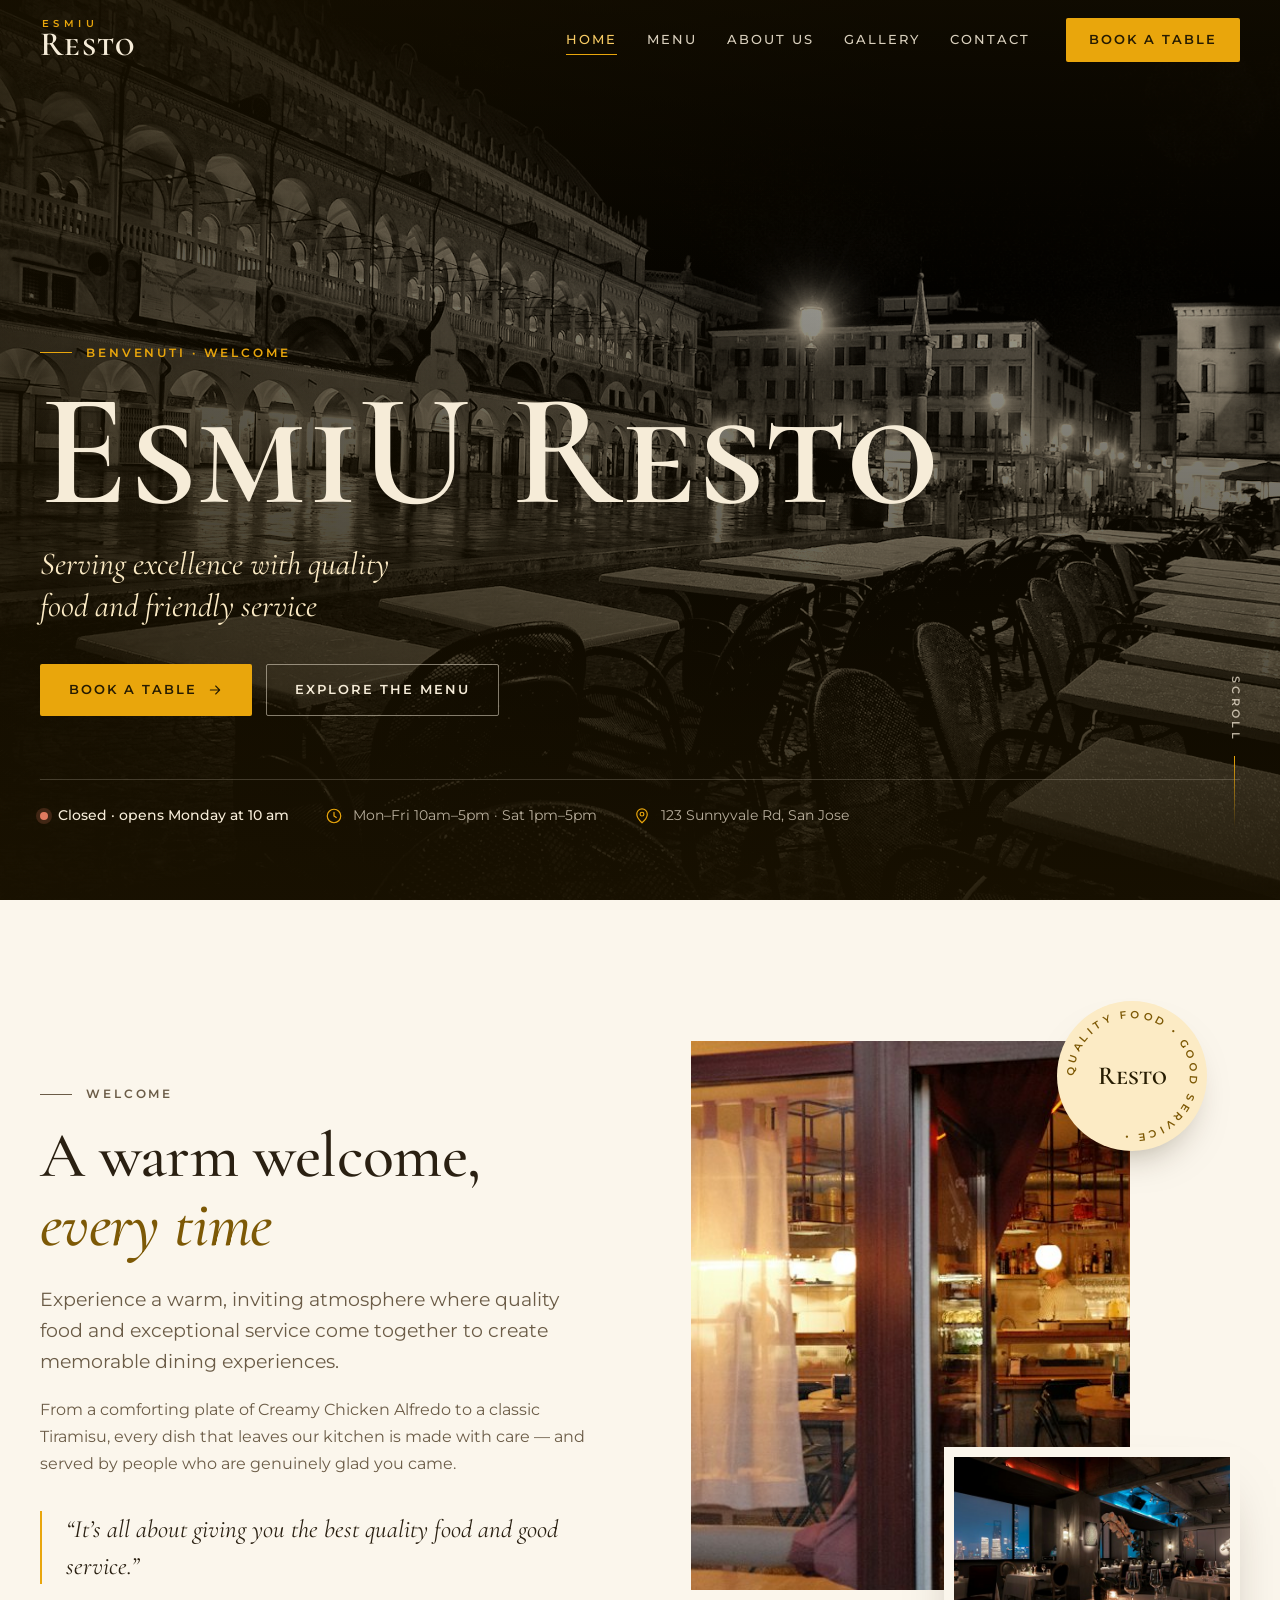
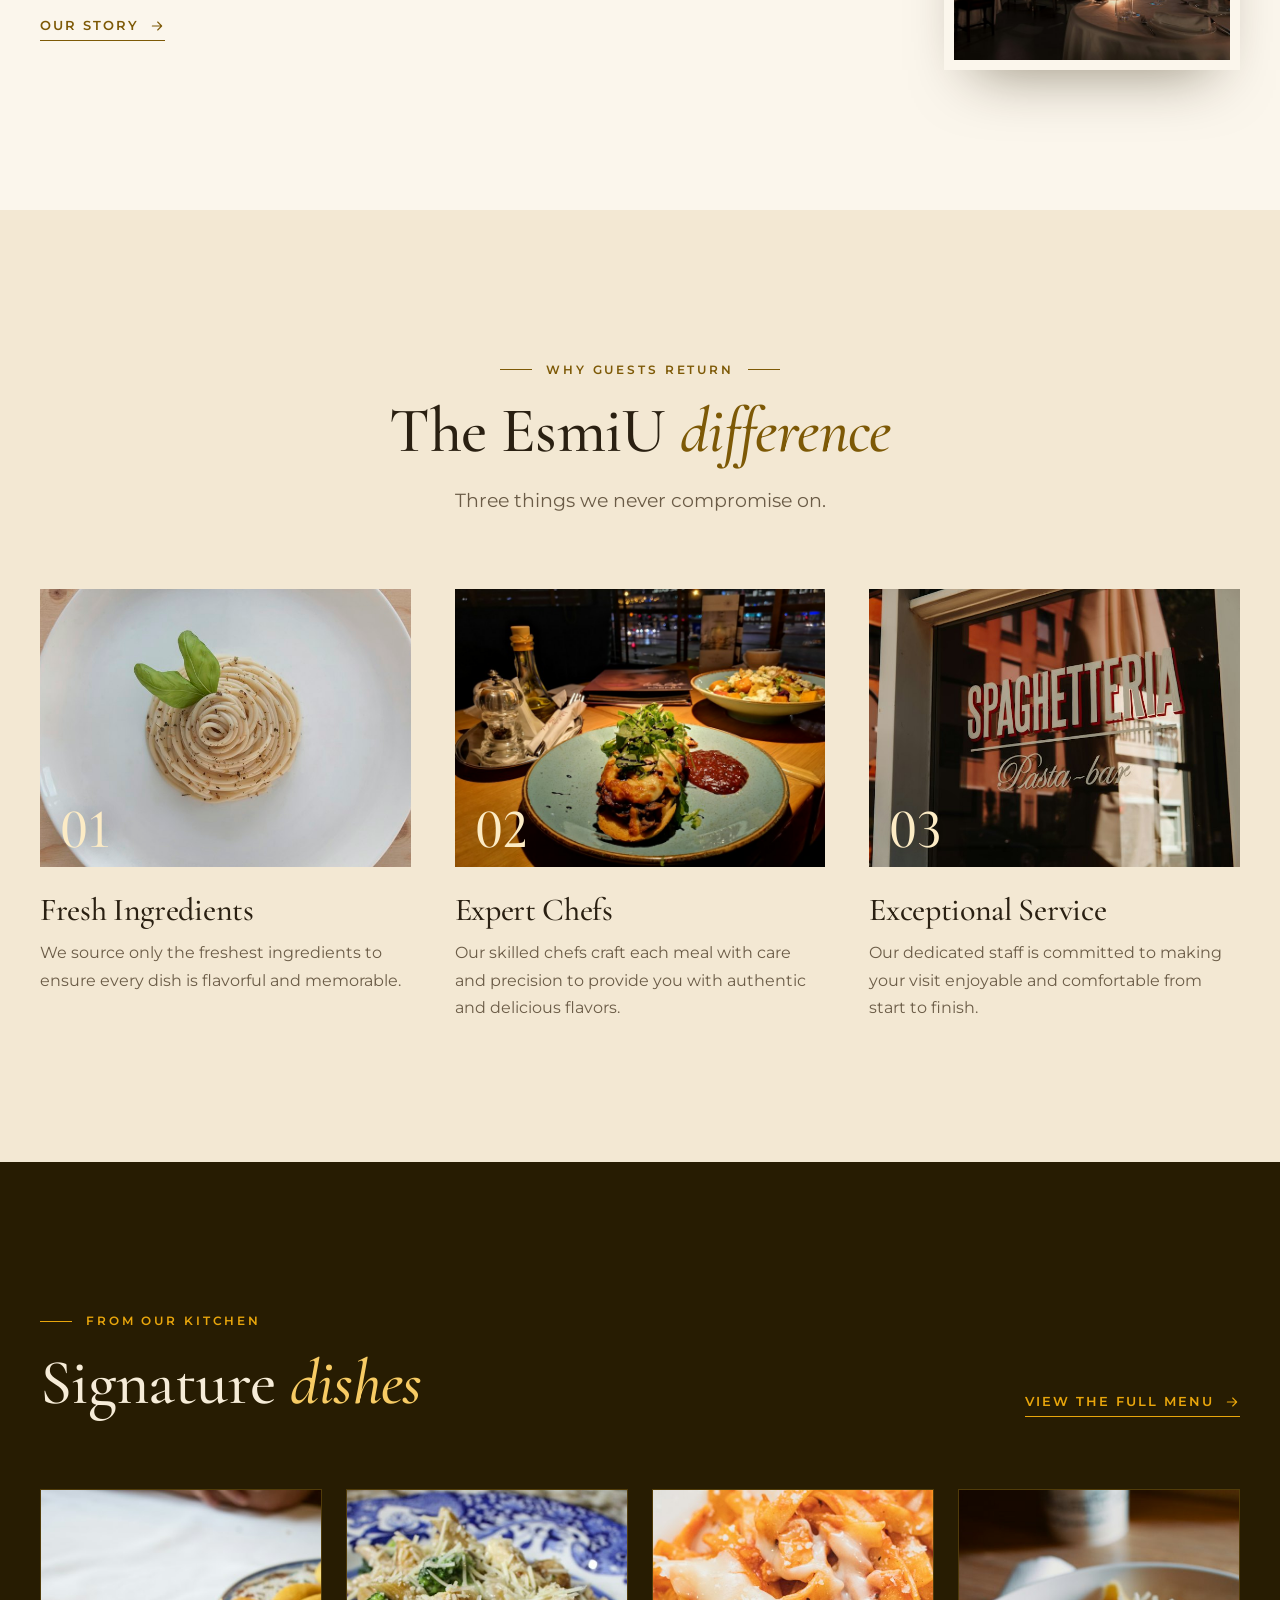
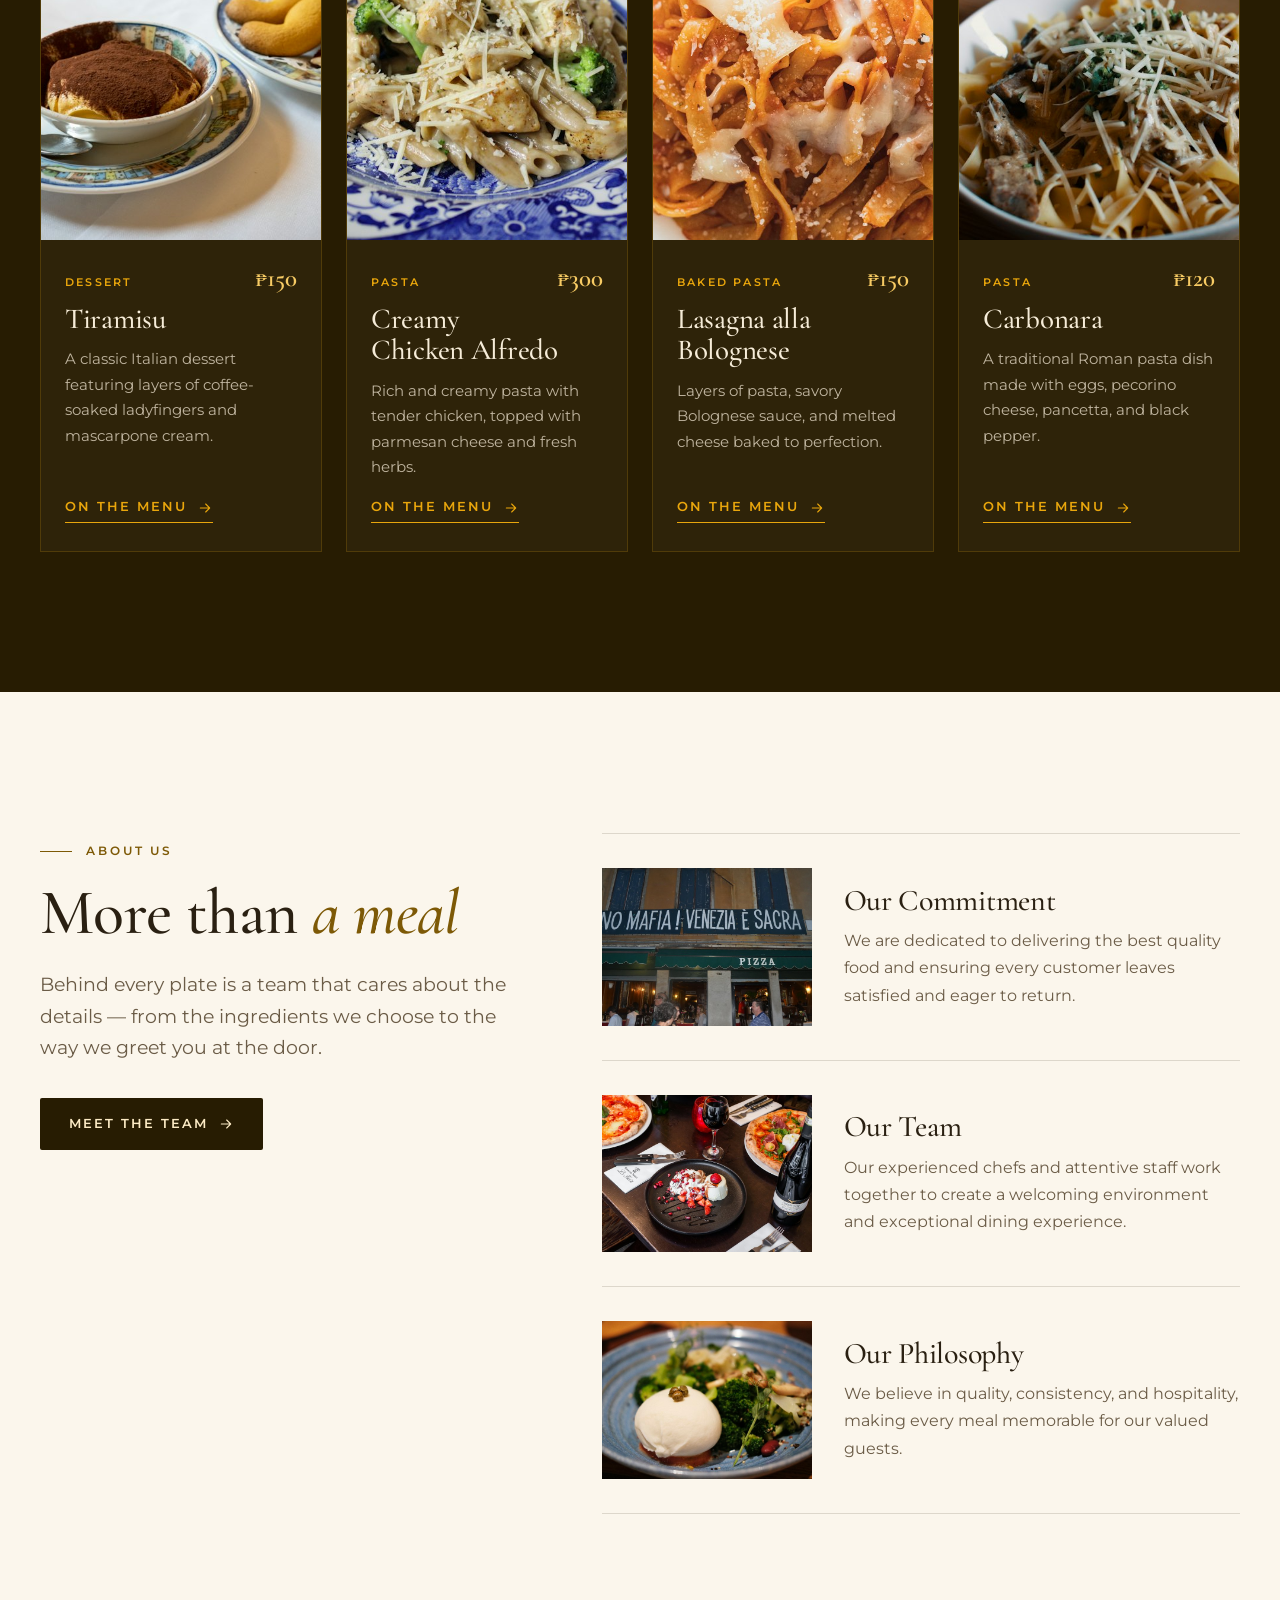
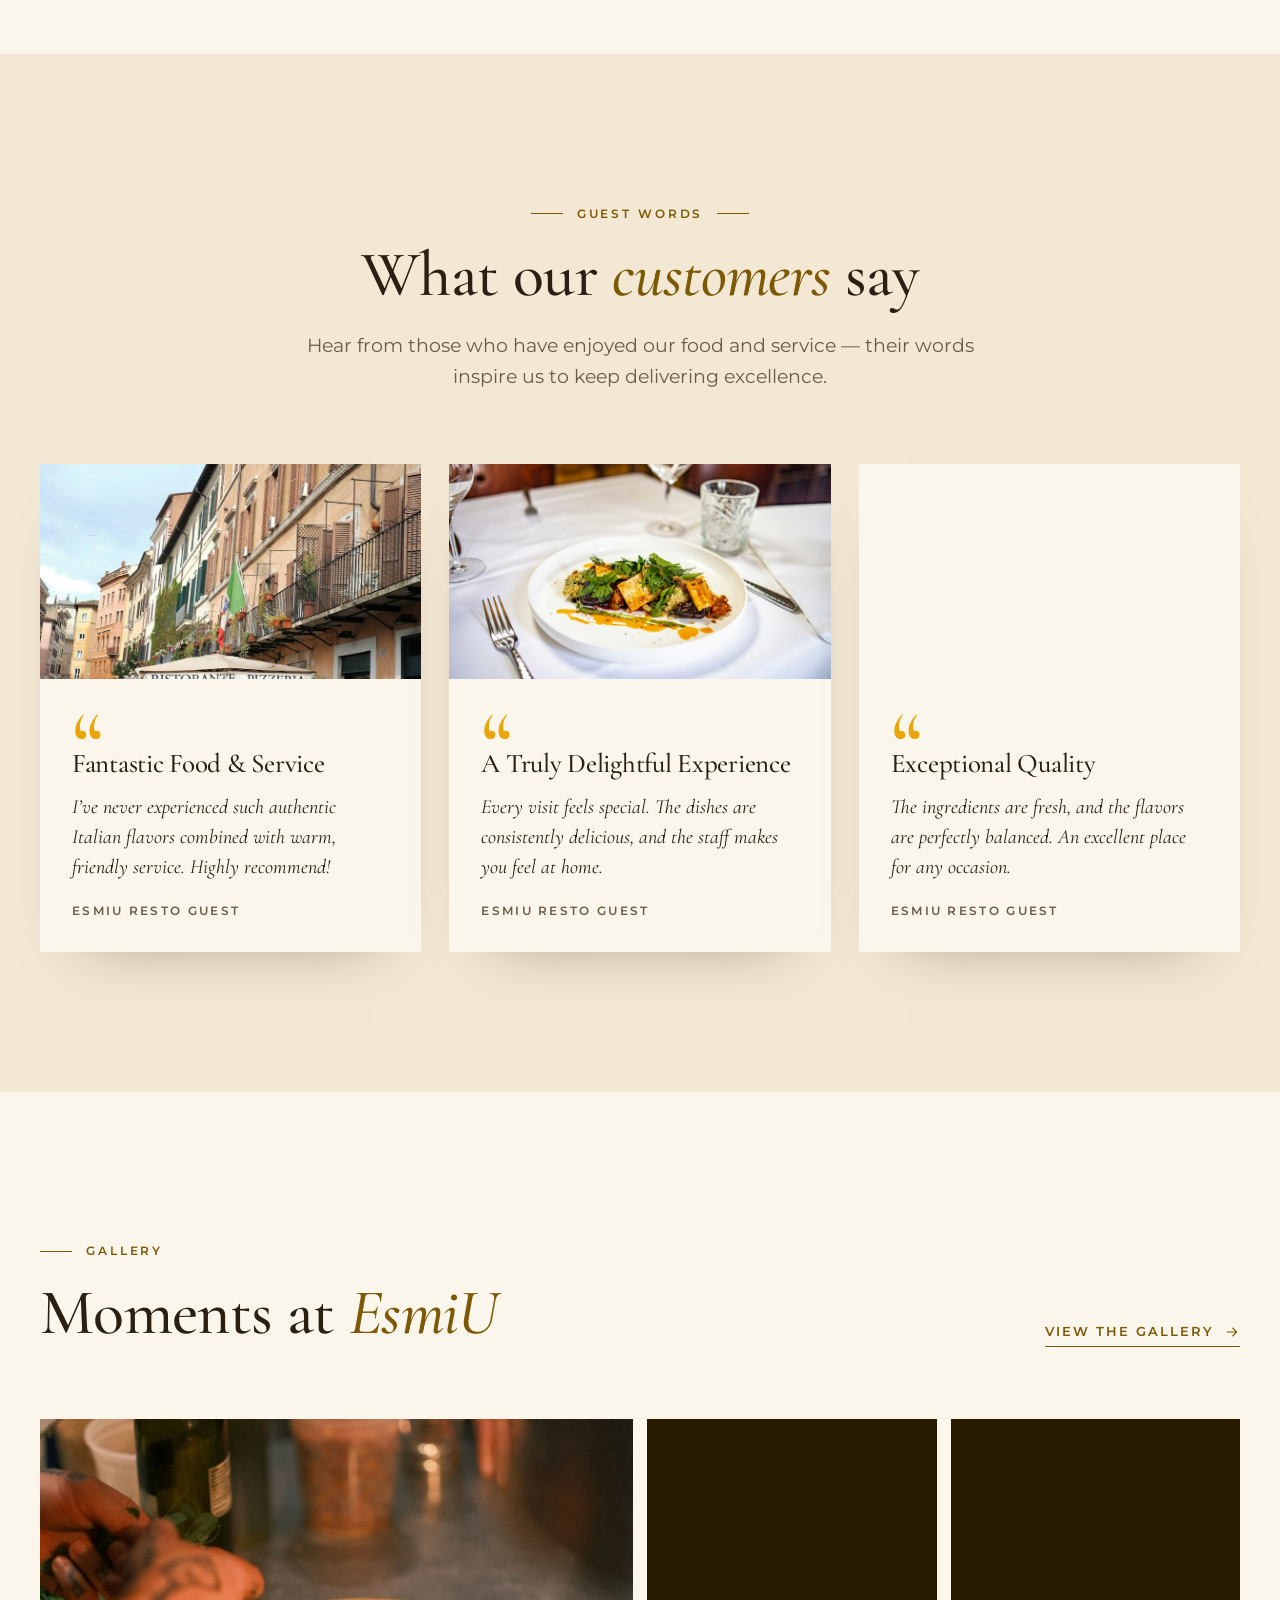
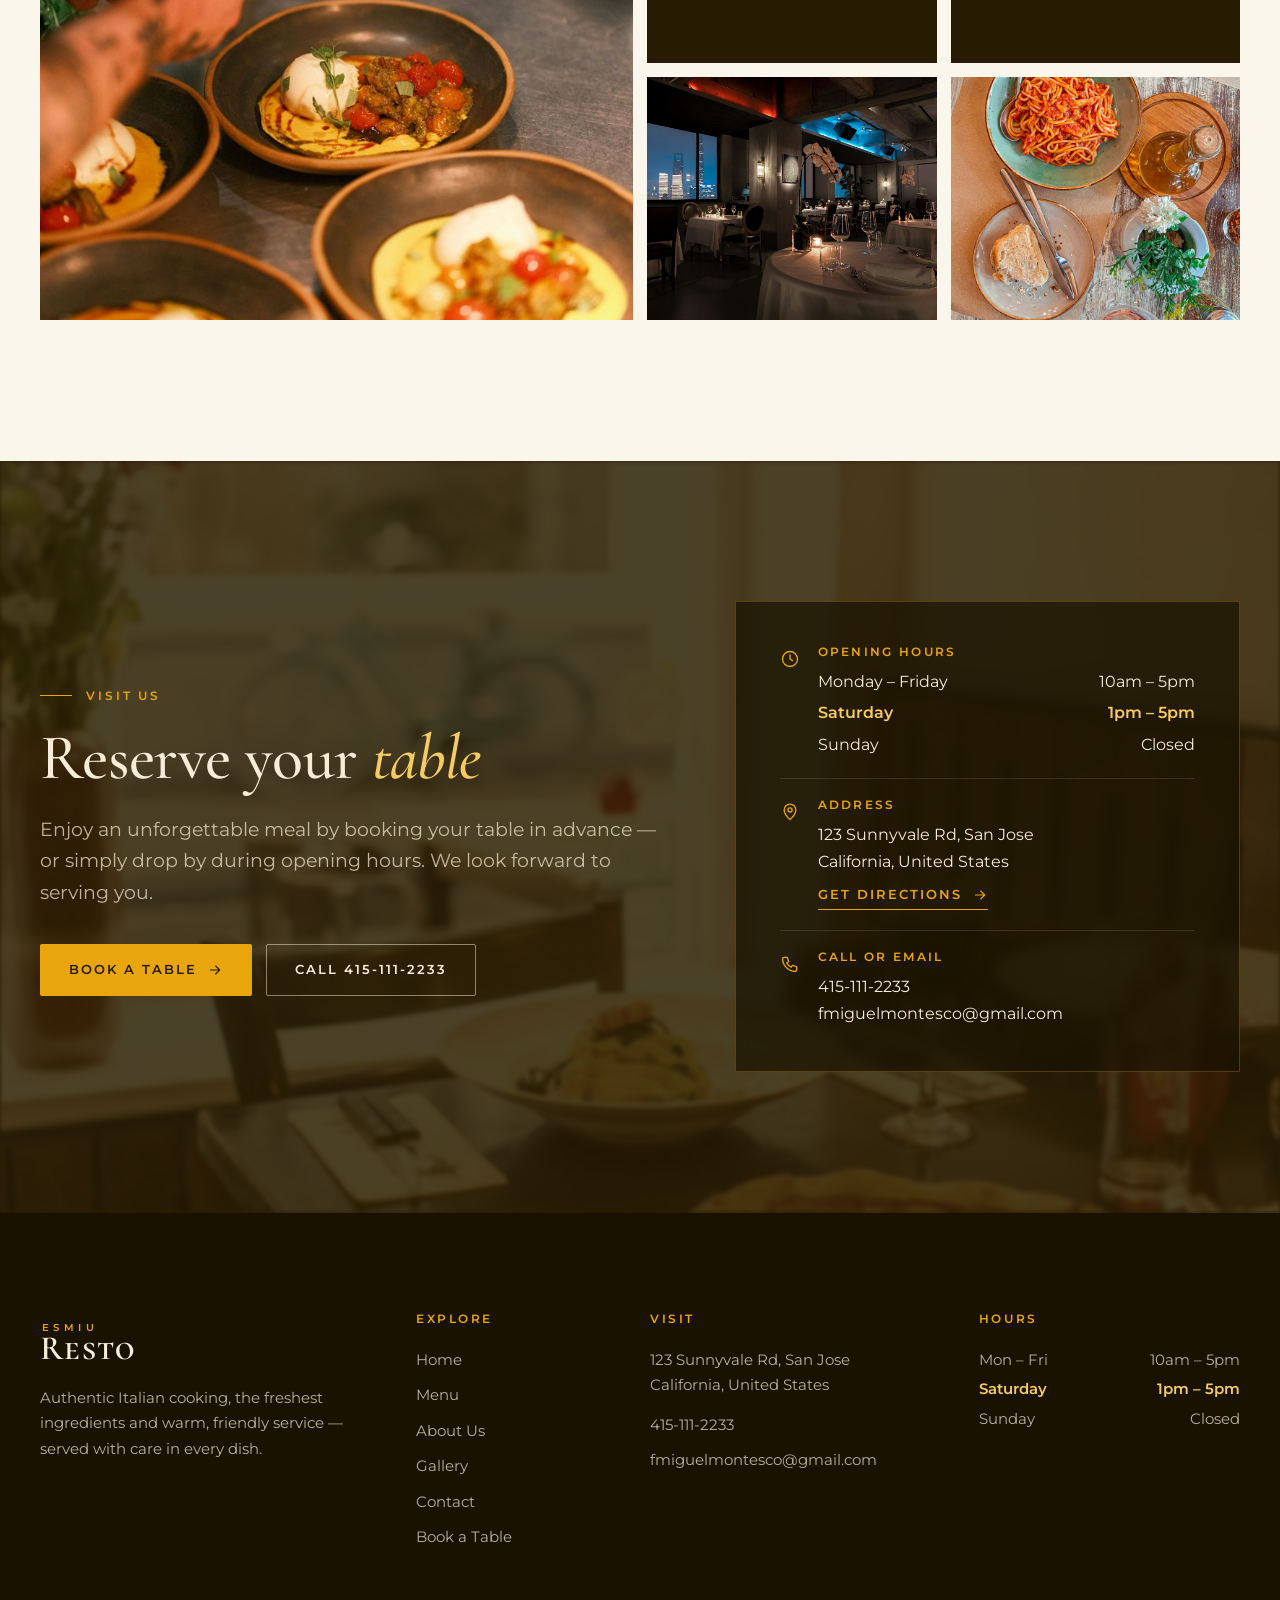
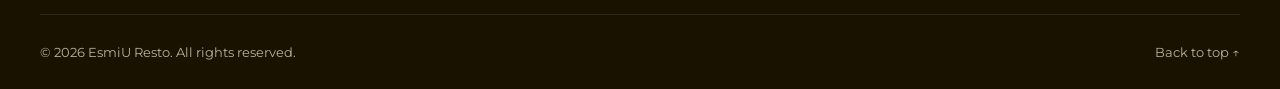
==== commit fdc5471d: "Add contact and gallery pages for EsmiU Resto with responsive design and SEO optimization" ====
--- a/index.html
+++ b/index.html
@@ -25,6 +25,8 @@
     "name": "EsmiU Resto",
     "description": "Serving excellence with quality food and friendly service.",
     "servesCuisine": "Italian",
+    "priceRange": "₱95 – ₱300",
+    "currenciesAccepted": "PHP",
     "image": "assets/images/hero-dining-1600.jpg",
     "telephone": "+1-415-111-2233",
     "email": "fmiguelmontesco@gmail.com",
@@ -69,7 +71,7 @@
           <li><a class="nav__link" href="gallery.html">Gallery</a></li>
           <li><a class="nav__link" href="contact.html">Contact</a></li>
         </ul>
-        <a class="btn btn--gold nav__cta" href="contact.html#booking">Book a Table</a>
+        <a class="btn btn--gold nav__cta" href="booking.html">Book a Table</a>
         <p class="nav__extra">Mon–Fri 10am–5pm · Sat 1pm–5pm<br><a href="tel:415-111-2233">415-111-2233</a></p>
       </nav>
       <button class="nav-toggle" type="button" aria-controls="site-nav" aria-expanded="false" aria-label="Open menu" data-nav-toggle>
@@ -89,10 +91,10 @@
       </div>
       <div class="container hero__content">
         <p class="eyebrow reveal">Benvenuti · Welcome</p>
-        <h1 class="hero__title reveal" id="hero-title" style="--d:.08s">EsmiU Resto</h1>
+        <h1 class="hero__title" id="hero-title" data-split>EsmiU Resto</h1>
         <p class="hero__tagline reveal" style="--d:.16s">Serving excellence with quality food and friendly service</p>
         <div class="hero__actions reveal" style="--d:.24s">
-          <a class="btn btn--gold" href="contact.html#booking">Book a Table <svg class="icon" aria-hidden="true"><use href="#i-arrow"/></svg></a>
+          <a class="btn btn--gold" href="booking.html">Book a Table <svg class="icon" aria-hidden="true"><use href="#i-arrow"/></svg></a>
           <a class="btn btn--outline" href="menu.html">Explore the Menu</a>
         </div>
         <div class="hero__meta reveal" style="--d:.32s">
@@ -101,10 +103,14 @@
           <span><svg class="icon" aria-hidden="true"><use href="#i-pin"/></svg>123 Sunnyvale Rd, San Jose</span>
         </div>
       </div>
-    </section>
+      <a class="scroll-cue" href="#welcome"><span>Scroll</span></a>
+    </section>
+
+    <!-- Dish marquee -->
+
 
     <!-- Welcome -->
-    <section class="section" aria-labelledby="welcome-title">
+    <section class="section" id="welcome" aria-labelledby="welcome-title">
       <div class="container welcome">
         <div class="welcome__text reveal">
           <p class="eyebrow">Welcome</p>
@@ -114,7 +120,7 @@
           <blockquote class="promise">“It’s all about giving you the best quality food and good service.”</blockquote>
           <a class="link-arrow" href="about.html">Our story <svg class="icon" aria-hidden="true"><use href="#i-arrow"/></svg></a>
         </div>
-        <div class="collage reveal" style="--d:.12s">
+        <div class="collage reveal reveal--mask" style="--d:.12s">
           <img class="collage__main" src="assets/images/gal-welcome-3-800.jpg"
                srcset="assets/images/gal-welcome-3-800.jpg 800w, assets/images/gal-welcome-3-1600.jpg 1600w"
                sizes="(max-width: 960px) 80vw, 40vw" width="800" height="533" loading="lazy" decoding="async"
@@ -199,7 +205,7 @@
                    alt="Tiramisu dusted with cocoa, served with biscuits">
             </div>
             <div class="dish__body">
-              <span class="dish__tag">Dessert</span>
+              <div class="dish__meta"><span class="dish__tag">Dessert</span><span class="dish__price">₱150</span></div>
               <h3>Tiramisu</h3>
               <p>A classic Italian dessert featuring layers of coffee-soaked ladyfingers and mascarpone cream.</p>
               <a class="link-arrow" href="menu.html#tiramisu">On the menu <svg class="icon" aria-hidden="true"><use href="#i-arrow"/></svg></a>
@@ -213,7 +219,7 @@
                    alt="Creamy chicken pasta with broccoli and parmesan on a blue patterned plate">
             </div>
             <div class="dish__body">
-              <span class="dish__tag">Pasta</span>
+              <div class="dish__meta"><span class="dish__tag">Pasta</span><span class="dish__price">₱300</span></div>
               <h3>Creamy Chicken Alfredo</h3>
               <p>Rich and creamy pasta with tender chicken, topped with parmesan cheese and fresh herbs.</p>
               <a class="link-arrow" href="menu.html#alfredo">On the menu <svg class="icon" aria-hidden="true"><use href="#i-arrow"/></svg></a>
@@ -227,7 +233,7 @@
                    alt="Pasta in a rich Bolognese sauce topped with shaved parmesan">
             </div>
             <div class="dish__body">
-              <span class="dish__tag">Baked pasta</span>
+              <div class="dish__meta"><span class="dish__tag">Baked pasta</span><span class="dish__price">₱150</span></div>
               <h3>Lasagna alla Bolognese</h3>
               <p>Layers of pasta, savory Bolognese sauce, and melted cheese baked to perfection.</p>
               <a class="link-arrow" href="menu.html#lasagna">On the menu <svg class="icon" aria-hidden="true"><use href="#i-arrow"/></svg></a>
@@ -241,7 +247,7 @@
                    alt="Pasta with grated pecorino and black pepper in a white bowl">
             </div>
             <div class="dish__body">
-              <span class="dish__tag">Pasta</span>
+              <div class="dish__meta"><span class="dish__tag">Pasta</span><span class="dish__price">₱120</span></div>
               <h3>Carbonara</h3>
               <p>A traditional Roman pasta dish made with eggs, pecorino cheese, pancetta, and black pepper.</p>
               <a class="link-arrow" href="menu.html#carbonara">On the menu <svg class="icon" aria-hidden="true"><use href="#i-arrow"/></svg></a>
@@ -338,6 +344,41 @@
       </div>
     </section>
 
+    <!-- Gallery teaser -->
+    <section class="section" aria-labelledby="moments-title">
+      <div class="container">
+        <header class="section-head section-head--split reveal">
+          <div>
+            <p class="eyebrow">Gallery</p>
+            <h2 class="title" id="moments-title">Moments at <em>EsmiU</em></h2>
+          </div>
+          <a class="link-arrow" href="gallery.html">View the gallery <svg class="icon" aria-hidden="true"><use href="#i-arrow"/></svg></a>
+        </header>
+        <div class="bento" data-gallery data-stagger>
+          <button class="tile" type="button" data-full="assets/images/gal-moments-5-1600.jpg" data-caption="Plating burrata at the pass">
+            <img src="assets/images/gal-moments-5-800.jpg" width="800" height="1067" loading="lazy" decoding="async" alt="A chef garnishing bowls of burrata with roasted cherry tomatoes">
+            <span class="tile__cap">Plating burrata at the pass</span>
+          </button>
+          <button class="tile" type="button" data-full="assets/images/gal-moments-3-1600.jpg" data-caption="Celebrations, written in chocolate">
+            <img src="assets/images/gal-moments-3-800.jpg" width="800" height="1067" loading="lazy" decoding="async" alt="Celebration dessert plates with messages piped in chocolate and a lit candle">
+            <span class="tile__cap">Celebrations</span>
+          </button>
+          <button class="tile" type="button" data-full="assets/images/gal-moments-6-1600.jpg" data-caption="A final squeeze of lemon">
+            <img src="assets/images/gal-moments-6-800.jpg" width="800" height="1000" loading="lazy" decoding="async" alt="Fresh lemon squeezed over a grilled fillet topped with microgreens">
+            <span class="tile__cap">A squeeze of lemon</span>
+          </button>
+          <button class="tile" type="button" data-full="assets/images/gal-welcome-1-1600.jpg" data-caption="The dining room after dark">
+            <img src="assets/images/gal-welcome-1-800.jpg" width="800" height="450" loading="lazy" decoding="async" alt="An elegant dining room with white tablecloths and a city view at night">
+            <span class="tile__cap">The dining room</span>
+          </button>
+          <button class="tile" type="button" data-full="assets/images/gal-moments-4-1600.jpg" data-caption="Pasta, bread &amp; good olive oil">
+            <img src="assets/images/gal-moments-4-800.jpg" width="800" height="1067" loading="lazy" decoding="async" alt="Spaghetti in tomato sauce with bread, olive oil and wine, seen from above">
+            <span class="tile__cap">Pasta &amp; olive oil</span>
+          </button>
+        </div>
+      </div>
+    </section>
+
     <!-- Visit -->
     <section class="section section--dark on-dark visit" aria-labelledby="visit-title">
       <div class="visit__bg" aria-hidden="true">
@@ -349,7 +390,7 @@
           <h2 class="title" id="visit-title" style="margin-top:18px">Reserve your <em>table</em></h2>
           <p class="lead">Enjoy an unforgettable meal by booking your table in advance — or simply drop by during opening hours. We look forward to serving you.</p>
           <div class="visit__actions">
-            <a class="btn btn--gold" href="contact.html#booking">Book a Table <svg class="icon" aria-hidden="true"><use href="#i-arrow"/></svg></a>
+            <a class="btn btn--gold" href="booking.html">Book a Table <svg class="icon" aria-hidden="true"><use href="#i-arrow"/></svg></a>
             <a class="btn btn--outline" href="tel:415-111-2233">Call 415-111-2233</a>
           </div>
         </div>
@@ -402,7 +443,8 @@
           <li><a href="menu.html">Menu</a></li>
           <li><a href="about.html">About Us</a></li>
           <li><a href="gallery.html">Gallery</a></li>
-          <li><a href="contact.html">Contact &amp; Booking</a></li>
+          <li><a href="contact.html">Contact</a></li>
+          <li><a href="booking.html">Book a Table</a></li>
         </ul>
       </div>
       <div>
--- a/assets/css/styles.css
+++ b/assets/css/styles.css
@@ -215,6 +215,21 @@
 .btn--dark { background: var(--ink); color: var(--cream); }
 .btn--dark:hover { background: var(--gold-deep); }
 
+.btn--ghost { border-color: rgba(39, 28, 2, 0.3); background: transparent; color: var(--ink); }
+.btn--ghost:hover { border-color: var(--ink); background: var(--ink); color: var(--cream); }
+
+/* Spinner while a form is sending */
+.btn.is-loading { pointer-events: none; opacity: 0.85; }
+.btn.is-loading::before {
+  content: "";
+  width: 16px;
+  height: 16px;
+  border: 2px solid currentColor;
+  border-right-color: transparent;
+  border-radius: 50%;
+  animation: spin 0.7s linear infinite;
+}
+
 /* ---------- Header & navigation ---------- */
 
 .site-header {
@@ -530,6 +545,7 @@
 /* ---------- Sections ---------- */
 
 .section { padding-block: clamp(80px, 11vw, 150px); }
+.section--flush-top { padding-top: 0; }
 .section--tint { background: var(--paper-2); }
 .section--dark { background: var(--ink); color: var(--on-dark); }
 
@@ -720,6 +736,8 @@
   text-transform: uppercase;
   color: var(--gold);
 }
+.dish__meta { display: flex; align-items: baseline; justify-content: space-between; gap: 12px; }
+.dish__price { font: 600 25px/1 var(--font-display); color: var(--gold-soft); }
 .dish h3 { font-size: 29px; }
 .dish p { flex: 1; font-size: 15px; color: var(--on-dark-muted); }
 .dish .link-arrow { align-self: flex-start; margin-top: 8px; }
@@ -877,96 +895,94 @@
 
 .feature__text h2 { margin-top: 18px; font-size: clamp(36px, 4.4vw, 56px); }
 .feature__text p { margin-top: 20px; font-size: 17px; color: var(--muted); }
+.feature__text .feature__price { margin-top: 14px; font: 600 32px/1 var(--font-display); color: var(--gold-deep); }
 .feature__text .btn,
 .feature__text .link-arrow { margin-top: 32px; }
 
-/* ---------- La Carta (full menu) ---------- */
-
-.carta {
-  position: relative;
-  padding: clamp(36px, 6vw, 84px);
+/* ---------- Menu cards (menu) ---------- */
+
+.menu-grid {
+  display: grid;
+  grid-template-columns: repeat(3, 1fr);
+  gap: clamp(20px, 2.6vw, 32px);
+}
+
+.menu-card {
+  display: flex;
+  flex-direction: column;
   border: 1px solid var(--line);
-  background: var(--paper);
-  box-shadow: 0 40px 80px -56px rgba(39, 28, 2, 0.45);
-}
-.carta::before {
-  content: "";
-  position: absolute;
-  inset: 10px;
-  border: 1px solid rgba(125, 89, 6, 0.3);
-  pointer-events: none;
-}
-
-.carta__head { margin-bottom: clamp(40px, 6vw, 64px); text-align: center; }
-.carta__head .brand { color: var(--ink); align-items: center; }
-.carta__head .brand__kicker { color: var(--gold-deep); }
-.carta__head .brand__name { font-size: 54px; }
-.carta__head p {
-  margin-top: 14px;
-  font: italic 400 20px/1.4 var(--font-display);
-  color: var(--muted);
-}
-
-.carta__cols {
-  display: grid;
-  grid-template-columns: 1fr 1fr;
-  gap: 56px clamp(40px, 6vw, 96px);
-}
-.carta__cols > div { display: grid; gap: 48px; align-content: start; }
-
-.carta__group h3 {
-  display: flex;
-  flex-wrap: wrap;
-  align-items: baseline;
-  gap: 4px 14px;
-  padding-bottom: 14px;
-  border-bottom: 1px solid var(--line);
-  font: 600 27px/1 var(--font-mark);
-  letter-spacing: 0.06em;
-  color: var(--gold-deep);
-}
-.carta__group h3 small {
-  font: italic 400 18px var(--font-display);
-  letter-spacing: 0;
-  color: var(--muted);
-}
-
-.carta__item {
-  margin-inline: -14px;
-  padding: 20px 14px;
-  border-bottom: 1px dashed rgba(39, 28, 2, 0.16);
-}
-.carta__item:target { animation: flash 2.6s ease; }
-.carta__item h4 {
-  display: flex;
-  flex-wrap: wrap;
-  align-items: center;
-  gap: 8px 12px;
-  font-size: 27px;
-}
-.carta__item p { margin-top: 6px; font-size: 15px; color: var(--muted); }
-
-@keyframes flash {
-  0%, 45% { background: rgba(233, 166, 12, 0.2); }
-  100% { background: transparent; }
-}
-
-.tag {
-  padding: 6px 10px;
-  border: 1px solid var(--gold);
+  background: #fffdf8;
+  transition: transform 0.5s var(--ease), box-shadow 0.5s var(--ease), border-color 0.3s;
+}
+.menu-card[hidden] { display: none; }
+.menu-card:hover {
+  border-color: transparent;
+  box-shadow: 0 34px 60px -32px rgba(39, 28, 2, 0.5);
+  transform: translateY(-6px);
+}
+.menu-card:target { animation: card-flash 2.8s ease; }
+
+@keyframes card-flash {
+  0%, 50% { box-shadow: 0 0 0 3px var(--gold), 0 34px 60px -32px rgba(39, 28, 2, 0.5); }
+}
+
+.menu-card__media { position: relative; aspect-ratio: 4 / 3; overflow: hidden; background: var(--ink); }
+.menu-card__media img {
+  width: 100%;
+  height: 100%;
+  object-fit: cover;
+  transition: transform 1.1s var(--ease);
+}
+.menu-card:hover .menu-card__media img { transform: scale(1.06); }
+
+.menu-card__tag {
+  position: absolute;
+  top: 16px;
+  left: 16px;
+  padding: 8px 12px;
   border-radius: 999px;
+  background: rgba(26, 18, 1, 0.82);
   font: 600 10px/1 var(--font-body);
   letter-spacing: 0.18em;
   text-transform: uppercase;
+  color: var(--gold-soft);
+}
+
+.menu-card__body {
+  display: flex;
+  flex: 1;
+  flex-direction: column;
+  gap: 10px;
+  padding: 26px 26px 30px;
+}
+.menu-card__cat {
+  font: 600 11px/1 var(--font-body);
+  letter-spacing: 0.2em;
+  text-transform: uppercase;
   color: var(--gold-deep);
 }
-
-.carta__note {
-  margin-top: 52px;
+.menu-card__head { display: flex; align-items: baseline; gap: 12px; }
+.menu-card__head h3 { font-size: clamp(26px, 2.3vw, 30px); }
+.menu-card__leader {
+  flex: 1;
+  min-width: 24px;
+  border-bottom: 2px dotted rgba(125, 89, 6, 0.4);
+  transform: translateY(-5px);
+}
+.menu-card__price {
+  flex: none;
+  font: 600 27px/1 var(--font-display);
+  color: var(--gold-deep);
+}
+.menu-card__desc { font-size: 15px; color: var(--muted); }
+
+.menu-note {
+  margin-top: 48px;
   text-align: center;
   font: italic 400 19px/1.5 var(--font-display);
   color: var(--muted);
 }
+.menu-actions { display: flex; flex-wrap: wrap; justify-content: center; gap: 14px; margin-top: 26px; }
 
 /* ---------- Photo tiles, bento & masonry ---------- */
 
@@ -1008,7 +1024,7 @@
 .tile:hover::after,
 .tile:focus-visible::after { opacity: 1; transform: none; }
 
-.tile.is-entering {
+.is-entering {
   animation: tile-in 0.7s var(--ease) both;
   animation-delay: calc(var(--i, 0) * 45ms);
 }
@@ -1225,6 +1241,7 @@
 }
 .cta-strip .title { font-size: clamp(34px, 4.4vw, 54px); }
 .cta-strip .lead { margin-top: 14px; }
+.cta-strip .visit__actions { margin-top: 0; }
 
 /* ---------- Forms ---------- */
 
@@ -1314,6 +1331,7 @@
   background: rgba(233, 166, 12, 0.1);
   animation: rise-in 0.6s var(--ease) both;
 }
+.form-success[hidden] { display: none; }
 .form-success > :not(.check) { grid-column: 2; }
 .form-success h3 { font-size: 28px; }
 .form-success p { margin-top: 8px; color: var(--muted); }
@@ -1342,6 +1360,7 @@
 /* ---------- Booking form ---------- */
 
 .form-step { min-width: 0; margin: 0; padding: 0; border: 0; }
+.form-card > .form-step:first-of-type { margin-top: 36px; }
 .form-step + .form-step { margin-top: 40px; padding-top: 36px; border-top: 1px solid var(--line); }
 .form-step legend {
   float: left;
@@ -1349,11 +1368,12 @@
   align-items: center;
   gap: 14px;
   width: 100%;
+  margin-bottom: 26px;
   padding: 0;
   font: 500 clamp(26px, 2.6vw, 30px)/1.1 var(--font-display);
 }
 .form-step legend + * { clear: both; }
-.form-step .form-grid { margin-top: 24px; }
+.form-step .form-grid { margin-top: 0; }
 
 .form-step__num {
   position: relative;
@@ -1458,7 +1478,7 @@
   box-shadow: 0 40px 80px -44px rgba(26, 18, 1, 0.75);
 }
 .ticket .brand { color: var(--on-dark); }
-.ticket .eyebrow { margin-top: 18px; color: var(--gold); }
+.ticket .eyebrow { display: flex; margin-top: 20px; color: var(--gold); }
 .ticket__tear {
   position: relative;
   margin: 26px -32px 4px;
@@ -1504,6 +1524,70 @@
 .ticket__foot a { color: var(--gold); font-weight: 600; }
 
 .booking__aside { display: grid; gap: 24px; }
+
+/* "Requested" stamp pressed onto the ticket once a booking is sent */
+.ticket__stamp {
+  position: absolute;
+  top: 30px;
+  right: 26px;
+  padding: 8px 12px;
+  border: 2px solid var(--gold);
+  border-radius: 2px;
+  font: 700 11px/1 var(--font-body);
+  letter-spacing: 0.24em;
+  text-transform: uppercase;
+  color: var(--gold);
+  opacity: 0;
+  transform: rotate(-10deg) scale(1.8);
+  pointer-events: none;
+}
+.ticket.is-confirmed .ticket__stamp {
+  opacity: 1;
+  transform: rotate(-10deg) scale(1);
+  transition: opacity 0.2s 0.35s, transform 0.5s cubic-bezier(0.3, 1.6, 0.5, 1) 0.35s;
+}
+
+.form-error {
+  margin-top: 20px;
+  padding: 14px 18px;
+  border-left: 3px solid var(--error);
+  background: rgba(179, 65, 43, 0.08);
+  font-size: 14.5px;
+  color: var(--error);
+}
+.form-error a { font-weight: 600; text-decoration: underline; }
+
+/* On-page booking confirmation */
+.form-card.is-done > :not([data-booking-done]) { display: none; }
+.booking-done {
+  display: grid;
+  justify-items: center;
+  padding-block: clamp(12px, 3vw, 32px);
+  text-align: center;
+  animation: rise-in 0.6s var(--ease) both;
+}
+.booking-done[hidden] { display: none; }
+.booking-done .check { grid-row: auto; width: 78px; height: 78px; margin-bottom: 20px; }
+.booking-done .eyebrow::after { content: ""; width: 32px; height: 1px; background: currentColor; }
+.booking-done h3 { margin-top: 16px; font-size: clamp(36px, 4.2vw, 50px); outline: none; }
+.booking-done > p { max-width: 46ch; margin-top: 14px; color: var(--muted); }
+.booking-done strong { color: var(--text); }
+.booking-done__ref {
+  display: inline-flex;
+  align-items: baseline;
+  gap: 14px;
+  margin: 26px 0 0;
+  padding: 12px 22px;
+  border: 1px dashed var(--gold-deep);
+}
+.booking-done__ref dt {
+  font: 600 11px/1 var(--font-body);
+  letter-spacing: 0.2em;
+  text-transform: uppercase;
+  color: var(--muted);
+}
+.booking-done__ref dd { margin: 0; font: 600 24px/1 var(--font-mark); letter-spacing: 0.1em; color: var(--ink); }
+.booking-done__actions { display: flex; flex-wrap: wrap; justify-content: center; gap: 12px; margin-top: 30px; }
 
 /* ---------- Info tiles (contact & booking) ---------- */
 
@@ -1563,7 +1647,8 @@
 .info-tile address { font-size: 15px; color: var(--muted); }
 .info-tile .hours { font-size: 15px; color: var(--muted); }
 .info-tile .hours li.is-today { color: var(--gold-deep); }
-.info-tile__link { font-weight: 600; color: var(--ink); word-break: break-word; transition: color 0.2s; }
+.info-tile__link { font-weight: 600; color: var(--ink); transition: color 0.2s; }
+.info-tile .status { margin-top: auto; padding-top: 8px; font-size: 13.5px; }
 .info-tile__link:hover { color: var(--gold-deep); }
 .info-tile .link-arrow { align-self: flex-start; margin-top: auto; padding-top: 8px; }
 
@@ -1843,8 +1928,8 @@
 }
 .js body.is-leaving::after { animation: curtain-down 0.45s var(--ease-io) both; }
 
-@keyframes curtain-up { from { transform: translateY(0); } to { transform: translateY(-102%); } }
-@keyframes curtain-down { from { transform: translateY(102%); } to { transform: translateY(0); } }
+@keyframes curtain-up { from { transform: translateY(0); } to { transform: translateY(-102%); visibility: hidden; } }
+@keyframes curtain-down { from { transform: translateY(102%); visibility: visible; } to { transform: translateY(0); } }
 
 /* Headlines split into letters that rise into place */
 .split .word {
@@ -1887,7 +1972,8 @@
   transition-delay: var(--d, 0s);
 }
 .js .reveal--mask img + img { transition-delay: calc(var(--d, 0s) + 0.25s); }
-.js .reveal--mask.is-visible img { clip-path: inset(0); transform: none; }
+/* Ends past the edges so drop shadows aren't clipped. */
+.js .reveal--mask.is-visible img { clip-path: inset(-80px); transform: none; }
 .js .feature__media.reveal--mask::before {
   opacity: 0;
   transform: translate(-22px, -22px);
@@ -1901,6 +1987,7 @@
   .dishes { grid-template-columns: repeat(2, 1fr); }
   .footer-grid { grid-template-columns: 1fr 1fr; }
   .tiles-4 { grid-template-columns: repeat(2, 1fr); }
+  .menu-grid { grid-template-columns: repeat(2, 1fr); }
   .scroll-cue { display: none; }
 }
 
@@ -1945,8 +2032,6 @@
 
   .story-item { grid-template-columns: 1fr; gap: 18px; }
 
-  .carta__cols { grid-template-columns: 1fr; }
-  .carta__head .brand__name { font-size: 44px; }
 
   .bento { grid-template-columns: 1fr 1fr; grid-auto-rows: 150px; gap: 10px; }
   .bento > :first-child { grid-column: span 2; grid-row: span 2; }
@@ -1957,8 +2042,10 @@
   .form-success > :not(.check) { grid-column: auto; }
   .check { grid-row: auto; }
 
-  .tiles-4 { grid-template-columns: 1fr; }
+  .tiles-4,
+  .menu-grid { grid-template-columns: 1fr; }
   .faq__body { padding-right: 0; }
+  .booking-done__actions .btn { width: 100%; }
   .ticket { padding-inline: 24px; }
   .ticket__tear { margin-inline: -24px; }
 
@@ -1989,4 +2076,5 @@
   .js .reveal--mask img { clip-path: none; transform: none; }
   .js body::after { display: none; }
   .marquee__track { animation: none; }
-}
+  .split .char { animation: none; transform: none; }
+}
